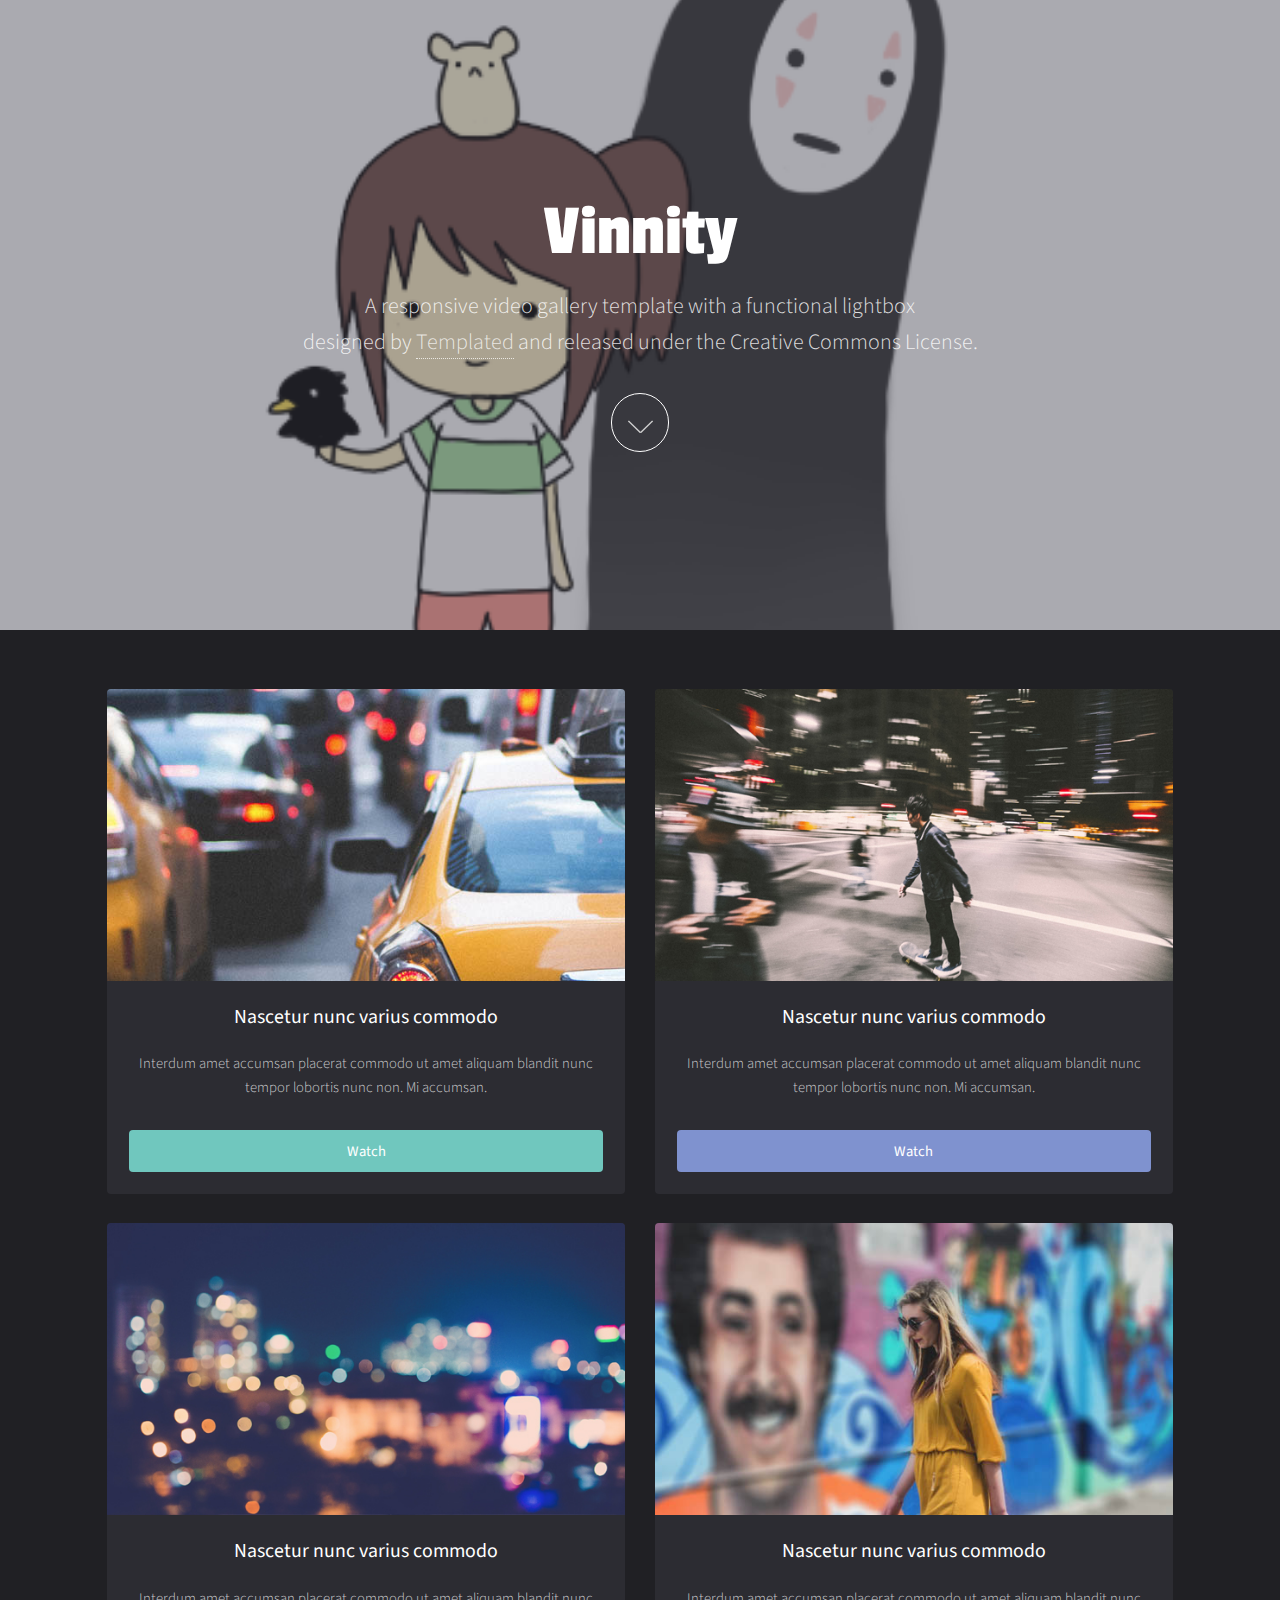
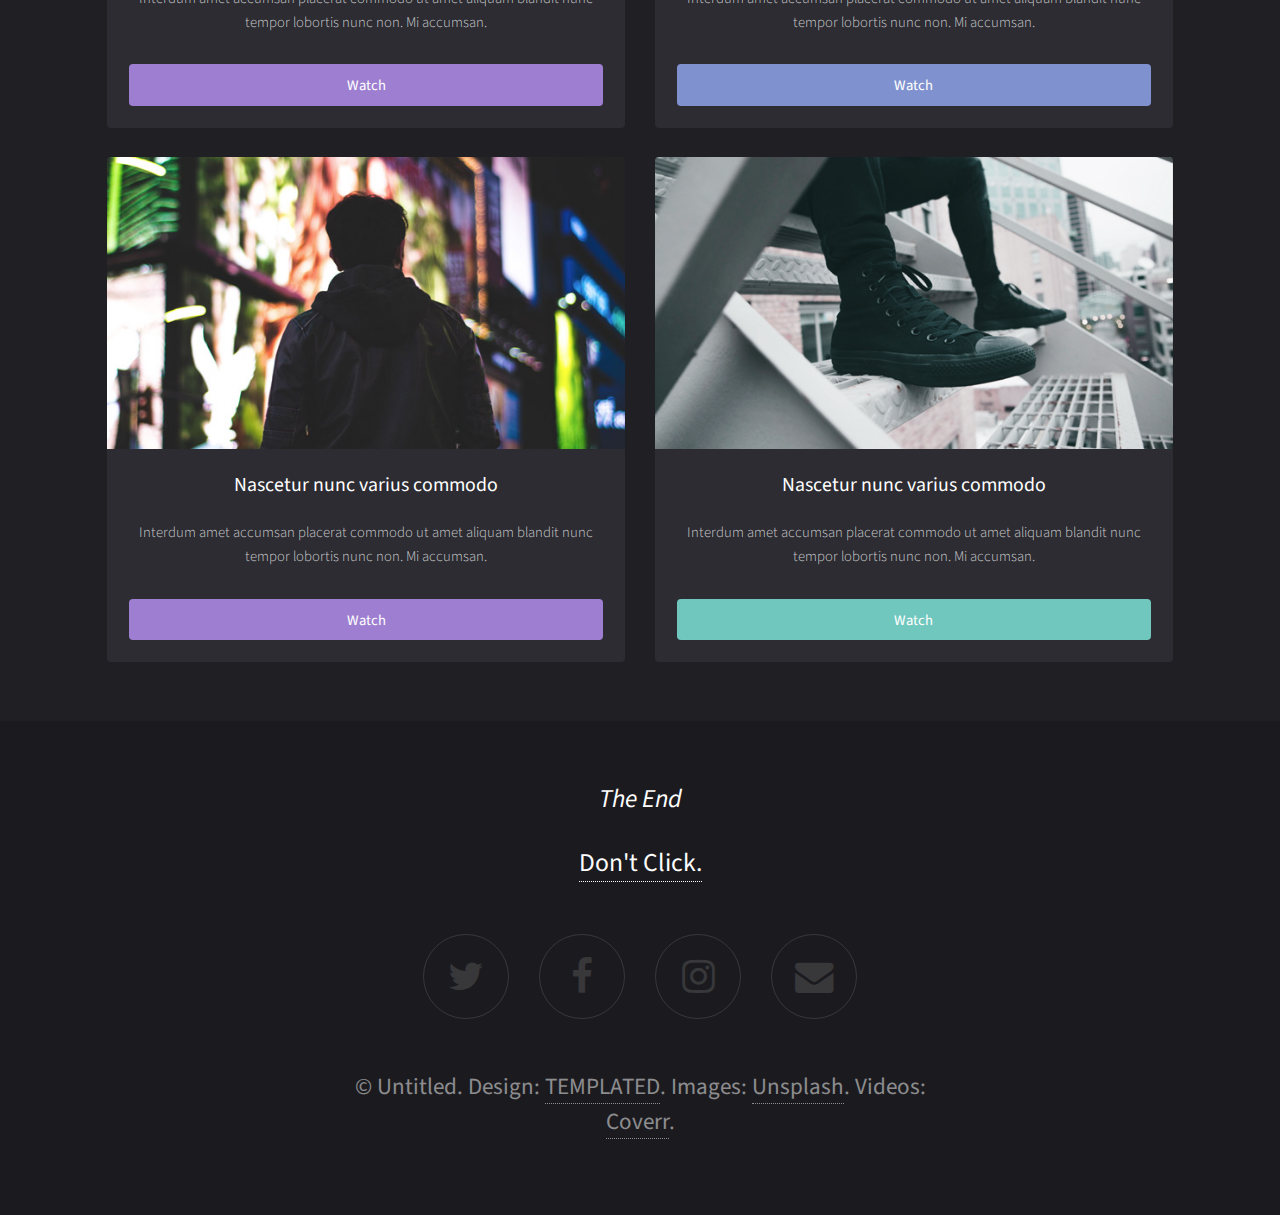
==== index.html @ b910d8da "a" ====
<!DOCTYPE HTML>
<!--
	Full Motion by TEMPLATED
	templated.co @templatedco
	Released for free under the Creative Commons Attribution 3.0 license (templated.co/license)
-->
<html>
	<head>
		<title>Vinnity</title>
		<meta charset="utf-8" />
		<meta name="viewport" content="width=device-width, initial-scale=1" />
		<link rel="stylesheet" href="assets/css/main.css" />
	</head>
	<body id="top">

			<!-- Banner -->
			<!--
				To use a video as your background, set data-video to the name of your video without
				its extension (eg. images/banner). Your video must be available in both .mp4 and .webm
				formats to work correctly.
			-->
				<section id="banner" src="images/banner.jpg">
					<div class="inner">
						<header>
							<h1>Vinnity</h1>
							<p>A responsive video gallery template with a functional lightbox<br />
							designed by <a href="https://www.youtube.com/watch?v=dQw4w9WgXcQ">Templated</a> and released under the Creative Commons License.</p>
						</header>
						<a href="#footer" class="more">Learn More</a>
					</div>
				</section>

			<!-- Main -->
				<div id="main">
					<div class="inner">

					<!-- Boxes -->
						<div class="thumbnails">

							<div class="box">
								<a href="https://youtu.be/s6zR2T9vn2c" class="image fit"><img src="images/pic01.jpg" alt="" /></a>
								<div class="inner">
									<h3>Nascetur nunc varius commodo</h3>
									<p>Interdum amet accumsan placerat commodo ut amet aliquam blandit nunc tempor lobortis nunc non. Mi accumsan.</p>
									<a href="https://youtu.be/s6zR2T9vn2c" class="button fit" data-poptrox="youtube,800x400">Watch</a>
								</div>
							</div>

							<div class="box">
								<a href="https://youtu.be/s6zR2T9vn2c" class="image fit"><img src="images/pic02.jpg" alt="" /></a>
								<div class="inner">
									<h3>Nascetur nunc varius commodo</h3>
									<p>Interdum amet accumsan placerat commodo ut amet aliquam blandit nunc tempor lobortis nunc non. Mi accumsan.</p>
									<a href="https://youtu.be/s6zR2T9vn2c" class="button style2 fit" data-poptrox="youtube,800x400">Watch</a>
								</div>
							</div>

							<div class="box">
								<a href="https://youtu.be/s6zR2T9vn2c" class="image fit"><img src="images/pic03.jpg" alt="" /></a>
								<div class="inner">
									<h3>Nascetur nunc varius commodo</h3>
									<p>Interdum amet accumsan placerat commodo ut amet aliquam blandit nunc tempor lobortis nunc non. Mi accumsan.</p>
									<a href="https://youtu.be/s6zR2T9vn2c" class="button style3 fit" data-poptrox="youtube,800x400">Watch</a>
								</div>
							</div>

							<div class="box">
								<a href="https://youtu.be/s6zR2T9vn2c" class="image fit"><img src="images/pic04.jpg" alt="" /></a>
								<div class="inner">
									<h3>Nascetur nunc varius commodo</h3>
									<p>Interdum amet accumsan placerat commodo ut amet aliquam blandit nunc tempor lobortis nunc non. Mi accumsan.</p>
									<a href="https://youtu.be/s6zR2T9vn2c" class="button style2 fit" data-poptrox="youtube,800x400">Watch</a>
								</div>
							</div>

							<div class="box">
								<a href="https://youtu.be/s6zR2T9vn2c" class="image fit"><img src="images/pic05.jpg" alt="" /></a>
								<div class="inner">
									<h3>Nascetur nunc varius commodo</h3>
									<p>Interdum amet accumsan placerat commodo ut amet aliquam blandit nunc tempor lobortis nunc non. Mi accumsan.</p>
									<a href="https://youtu.be/s6zR2T9vn2c" class="button style3 fit" data-poptrox="youtube,800x400">Watch</a>
								</div>
							</div>

							<div class="box">
								<a href="https://youtu.be/s6zR2T9vn2c" class="image fit"><img src="images/pic06.jpg" alt="" /></a>
								<div class="inner">
									<h3>Nascetur nunc varius commodo</h3>
									<p>Interdum amet accumsan placerat commodo ut amet aliquam blandit nunc tempor lobortis nunc non. Mi accumsan.</p>
									<a href="https://youtu.be/s6zR2T9vn2c" class="button fit" data-poptrox="youtube,800x400">Watch</a>
								</div>
							</div>

						</div>

					</div>
				</div>

			<!-- Footer -->
				<footer id="footer">
					<div class="inner">
						<h2><i>The End</i><h2>
						<p><a href="https://www.youtube.com/watch?v=dQw4w9WgXcQ">Don't Click.</a> </p>

						<ul class="icons">
							<li><a href="#" class="icon fa-twitter"><span class="label">Twitter</span></a></li>
							<li><a href="#" class="icon fa-facebook"><span class="label">Facebook</span></a></li>
							<li><a href="#" class="icon fa-instagram"><span class="label">Instagram</span></a></li>
							<li><a href="#" class="icon fa-envelope"><span class="label">Email</span></a></li>
						</ul>
						<p class="copyright">&copy; Untitled. Design: <a href="https://templated.co">TEMPLATED</a>. Images: <a href="https://unsplash.com/">Unsplash</a>. Videos: <a href="http://coverr.co/">Coverr</a>.</p>
					</div>
				</footer>

		<!-- Scripts -->
			<script src="assets/js/jquery.min.js"></script>
			<script src="assets/js/jquery.scrolly.min.js"></script>
			<script src="assets/js/jquery.poptrox.min.js"></script>
			<script src="assets/js/skel.min.js"></script>
			<script src="assets/js/util.js"></script>
			<script src="assets/js/main.js"></script>

	</body>
</html>
---- assets/css/main.css ----
@charset "UTF-8";
@import url(font-awesome.min.css);
@import url("https://fonts.googleapis.com/css?family=Source+Sans+Pro:300,400|Passion+One:400");

/*
	Full Motion by TEMPLATED
	templated.co @templatedco
	Released for free under the Creative Commons Attribution 3.0 license (templated.co/license)
*/

/* Reset */

	html, body, div, span, applet, object, iframe, h1, h2, h3, h4, h5, h6, p, blockquote, pre, a, abbr, acronym, address, big, cite, code, del, dfn, em, img, ins, kbd, q, s, samp, small, strike, strong, sub, sup, tt, var, b, u, i, center, dl, dt, dd, ol, ul, li, fieldset, form, label, legend, table, caption, tbody, tfoot, thead, tr, th, td, article, aside, canvas, details, embed, figure, figcaption, footer, header, hgroup, menu, nav, output, ruby, section, summary, time, mark, audio, video {
		margin: 0;
		padding: 0;
		border: 0;
		font-size: 100%;
		font: inherit;
		vertical-align: baseline;
	}

	article, aside, details, figcaption, figure, footer, header, hgroup, menu, nav, section {
		display: block;
	}

	body {
		line-height: 1;
	}

	ol, ul {
		list-style: none;
	}

	blockquote, q {
		quotes: none;
	}

	blockquote:before, blockquote:after, q:before, q:after {
		content: '';
		content: none;
	}

	table {
		border-collapse: collapse;
		border-spacing: 0;
	}

	body {
		-webkit-text-size-adjust: none;
	}

/* Box Model */

	*, *:before, *:after {
		-moz-box-sizing: border-box;
		-webkit-box-sizing: border-box;
		box-sizing: border-box;
	}

/* Basic */

	@-ms-viewport {
		width: device-width;
	}

	body {
		-ms-overflow-style: scrollbar;
	}

	@media screen and (max-width: 480px) {

		html, body {
			min-width: 320px;
		}

	}

	body {
		background: #202024;
	}

		body.is-loading *, body.is-loading *:before, body.is-loading *:after {
			-moz-animation: none !important;
			-webkit-animation: none !important;
			-ms-animation: none !important;
			animation: none !important;
			-moz-transition: none !important;
			-webkit-transition: none !important;
			-ms-transition: none !important;
			transition: none !important;
		}

/* Type */

	body, input, select, textarea {
		color: rgba(255, 255, 255, 0.75);
		font-family: "Source Sans Pro", sans-serif;
		font-size: 14pt;
		font-weight: 300;
		line-height: 1.65;
	}

		@media screen and (max-width: 1680px) {

			body, input, select, textarea {
				font-size: 11pt;
			}

		}

		@media screen and (max-width: 1280px) {

			body, input, select, textarea {
				font-size: 11pt;
			}

		}

		@media screen and (max-width: 980px) {

			body, input, select, textarea {
				font-size: 12pt;
			}

		}

		@media screen and (max-width: 736px) {

			body, input, select, textarea {
				font-size: 12pt;
			}

		}

		@media screen and (max-width: 480px) {

			body, input, select, textarea {
				font-size: 12pt;
			}

		}

	a {
		-moz-transition: background-color 0.2s ease-in-out, color 0.2s ease-in-out;
		-webkit-transition: background-color 0.2s ease-in-out, color 0.2s ease-in-out;
		-ms-transition: background-color 0.2s ease-in-out, color 0.2s ease-in-out;
		transition: background-color 0.2s ease-in-out, color 0.2s ease-in-out;
		color: rgba(255, 255, 255, 0.75);
		text-decoration: none;
		border-bottom: 1px dotted;
		outline: 0;
	}

		a:hover {
			color: #FFF;
			border: none;
		}

	strong, b {
		color: #fff;
		font-weight: 400;
	}

	em, i {
		font-style: italic;
	}

	p {
		margin: 0 0 2em 0;
	}

	h1, h2, h3, h4, h5, h6 {
		color: #fff;
		font-weight: 400;
		line-height: 1.5;
		margin: 0 0 1em 0;
	}

		h1 a, h2 a, h3 a, h4 a, h5 a, h6 a {
			color: inherit;
			text-decoration: none;
		}

	h2 {
		font-size: 1.75em;
	}

	h3 {
		font-size: 1.35em;
	}

	h4 {
		font-size: 1.1em;
	}

	h5 {
		font-size: 0.9em;
	}

	h6 {
		font-size: 0.7em;
	}

	sub {
		font-size: 0.8em;
		position: relative;
		top: 0.5em;
	}

	sup {
		font-size: 0.8em;
		position: relative;
		top: -0.5em;
	}

	blockquote {
		border-left: solid 4px rgba(144, 144, 144, 0.25);
		font-style: italic;
		margin: 0 0 2em 0;
		padding: 0.5em 0 0.5em 2em;
	}

	code {
		background: rgba(144, 144, 144, 0.075);
		border-radius: 4px;
		border: solid 1px rgba(144, 144, 144, 0.25);
		font-family: "Courier New", monospace;
		font-size: 0.9em;
		margin: 0 0.25em;
		padding: 0.25em 0.65em;
	}

	pre {
		-webkit-overflow-scrolling: touch;
		font-family: "Courier New", monospace;
		font-size: 0.9em;
		margin: 0 0 2em 0;
	}

		pre code {
			display: block;
			line-height: 1.75;
			padding: 1em 1.5em;
			overflow-x: auto;
		}

	hr {
		border: 0;
		border-bottom: solid 1px rgba(144, 144, 144, 0.25);
		margin: 2em 0;
	}

		hr.major {
			margin: 3em 0;
		}

	.align-left {
		text-align: left;
	}

	.align-center {
		text-align: center;
	}

	.align-right {
		text-align: right;
	}

/* Section/Article */

	section.special, article.special {
		text-align: center;
	}

	header p {
		color: rgba(255, 255, 255, 0.5);
		position: relative;
		margin: 0 0 1.5em 0;
	}

	header h2 + p {
		font-size: 1.25em;
		margin-top: -1em;
	}

	header h3 + p {
		font-size: 1.1em;
		margin-top: -0.8em;
	}

	header h4 + p,
	header h5 + p,
	header h6 + p {
		font-size: 0.9em;
		margin-top: -0.6em;
	}

/* Box */

	.thumbnails {
		display: -moz-flex;
		display: -webkit-flex;
		display: -ms-flex;
		display: flex;
		-moz-align-items: stretch;
		-webkit-align-items: stretch;
		-ms-align-items: stretch;
		align-items: stretch;
		-moz-justify-content: center;
		-webkit-justify-content: center;
		-ms-justify-content: center;
		justify-content: center;
		-moz-flex-wrap: wrap;
		-webkit-flex-wrap: wrap;
		-ms-flex-wrap: wrap;
		flex-wrap: wrap;
	}

		.thumbnails .box {
			margin: 0 1em 2em 1em;
			width: 30%;
		}

			@media screen and (max-width: 1280px) {

				.thumbnails .box {
					width: 45%;
				}

			}

			@media screen and (max-width: 736px) {

				.thumbnails .box {
					width: 100%;
				}

			}

/* Form */

	form {
		margin: 0 0 2em 0;
	}

	label {
		color: #fff;
		display: block;
		font-size: 0.9em;
		font-weight: 400;
		margin: 0 0 1em 0;
	}

	input[type="text"],
	input[type="password"],
	input[type="email"],
	input[type="tel"],
	select,
	textarea {
		-moz-appearance: none;
		-webkit-appearance: none;
		-ms-appearance: none;
		appearance: none;
		background: rgba(144, 144, 144, 0.075);
		border-radius: 4px;
		border: none;
		border: solid 1px rgba(144, 144, 144, 0.25);
		color: inherit;
		display: block;
		outline: 0;
		padding: 0 1em;
		text-decoration: none;
		width: 100%;
	}

		input[type="text"]:invalid,
		input[type="password"]:invalid,
		input[type="email"]:invalid,
		input[type="tel"]:invalid,
		select:invalid,
		textarea:invalid {
			box-shadow: none;
		}

		input[type="text"]:focus,
		input[type="password"]:focus,
		input[type="email"]:focus,
		input[type="tel"]:focus,
		select:focus,
		textarea:focus {
			border-color: #ff8686;
			box-shadow: 0 0 0 1px #ff8686;
		}

	.select-wrapper {
		text-decoration: none;
		display: block;
		position: relative;
	}

		.select-wrapper:before {
			content: "";
			-moz-osx-font-smoothing: grayscale;
			-webkit-font-smoothing: antialiased;
			font-family: FontAwesome;
			font-style: normal;
			font-weight: normal;
			text-transform: none !important;
		}

		.select-wrapper:before {
			color: rgba(144, 144, 144, 0.25);
			display: block;
			height: 2.75em;
			line-height: 2.75em;
			pointer-events: none;
			position: absolute;
			right: 0;
			text-align: center;
			top: 0;
			width: 2.75em;
		}

		.select-wrapper select::-ms-expand {
			display: none;
		}

	input[type="text"],
	input[type="password"],
	input[type="email"],
	select {
		height: 2.75em;
	}

	textarea {
		padding: 0.75em 1em;
	}

	input[type="checkbox"],
	input[type="radio"] {
		-moz-appearance: none;
		-webkit-appearance: none;
		-ms-appearance: none;
		appearance: none;
		display: block;
		float: left;
		margin-right: -2em;
		opacity: 0;
		width: 1em;
		z-index: -1;
	}

		input[type="checkbox"] + label,
		input[type="radio"] + label {
			text-decoration: none;
			color: rgba(255, 255, 255, 0.75);
			cursor: pointer;
			display: inline-block;
			font-size: 1em;
			font-weight: 300;
			padding-left: 2.4em;
			padding-right: 0.75em;
			position: relative;
		}

			input[type="checkbox"] + label:before,
			input[type="radio"] + label:before {
				-moz-osx-font-smoothing: grayscale;
				-webkit-font-smoothing: antialiased;
				font-family: FontAwesome;
				font-style: normal;
				font-weight: normal;
				text-transform: none !important;
			}

			input[type="checkbox"] + label:before,
			input[type="radio"] + label:before {
				background: rgba(144, 144, 144, 0.075);
				border-radius: 4px;
				border: solid 1px rgba(144, 144, 144, 0.25);
				content: '';
				display: inline-block;
				height: 1.65em;
				left: 0;
				line-height: 1.58125em;
				position: absolute;
				text-align: center;
				top: 0;
				width: 1.65em;
			}

		input[type="checkbox"]:checked + label:before,
		input[type="radio"]:checked + label:before {
			background: #ff8686;
			border-color: #ff8686;
			color: #ffffff;
			content: '\f00c';
		}

		input[type="checkbox"]:focus + label:before,
		input[type="radio"]:focus + label:before {
			border-color: #ff8686;
			box-shadow: 0 0 0 1px #ff8686;
		}

	input[type="checkbox"] + label:before {
		border-radius: 4px;
	}

	input[type="radio"] + label:before {
		border-radius: 100%;
	}

	::-webkit-input-placeholder {
		color: rgba(255, 255, 255, 0.5) !important;
		opacity: 1.0;
	}

	:-moz-placeholder {
		color: rgba(255, 255, 255, 0.5) !important;
		opacity: 1.0;
	}

	::-moz-placeholder {
		color: rgba(255, 255, 255, 0.5) !important;
		opacity: 1.0;
	}

	:-ms-input-placeholder {
		color: rgba(255, 255, 255, 0.5) !important;
		opacity: 1.0;
	}

	.formerize-placeholder {
		color: rgba(255, 255, 255, 0.5) !important;
		opacity: 1.0;
	}

/* Box */

	.box {
		border-radius: 4px;
		margin-bottom: 2em;
		background: #2c2c32;
		text-align: center;
	}

		.box > :last-child,
		.box > :last-child > :last-child,
		.box > :last-child > :last-child > :last-child {
			margin-bottom: 0;
		}

		.box .image.fit {
			margin: 0;
		}

		.box .image img {
			border-radius: 4px 4px 0 0;
		}

		.box .inner {
			padding: 1.5em;
			width: 100% !important;
		}

			@media screen and (max-width: 480px) {

				.box .inner {
					padding: 1em;
				}

			}

		.box.alt {
			border: 0;
			border-radius: 0;
			padding: 0;
		}

/* Icon */

	.icon {
		text-decoration: none;
		border-bottom: none;
		position: relative;
	}

		.icon:before {
			-moz-osx-font-smoothing: grayscale;
			-webkit-font-smoothing: antialiased;
			font-family: FontAwesome;
			font-style: normal;
			font-weight: normal;
			text-transform: none !important;
		}

		.icon > .label {
			display: none;
		}

/* Image */

	.image {
		border-radius: 4px;
		border: 0;
		display: inline-block;
		position: relative;
	}

		.image img {
			border-radius: 4px;
			display: block;
		}

		.image.left, .image.right {
			max-width: 40%;
		}

			.image.left img, .image.right img {
				width: 100%;
			}

		.image.left {
			float: left;
			padding: 0 1.5em 1em 0;
			top: 0.25em;
		}

		.image.right {
			float: right;
			padding: 0 0 1em 1.5em;
			top: 0.25em;
		}

		.image.fit {
			display: block;
			margin: 0 0 2em 0;
			width: 100%;
		}

			.image.fit img {
				width: 100%;
			}

		.image.main {
			display: block;
			margin: 0 0 3em 0;
			width: 100%;
		}

			.image.main img {
				width: 100%;
			}

/* List */

	ol {
		list-style: decimal;
		margin: 0 0 2em 0;
		padding-left: 1.25em;
	}

		ol li {
			padding-left: 0.25em;
		}

	ul {
		list-style: disc;
		margin: 0 0 2em 0;
		padding-left: 1em;
	}

		ul li {
			padding-left: 0.5em;
		}

		ul.alt {
			list-style: none;
			padding-left: 0;
		}

			ul.alt li {
				border-top: solid 1px rgba(144, 144, 144, 0.25);
				padding: 0.5em 0;
			}

				ul.alt li:first-child {
					border-top: 0;
					padding-top: 0;
				}

		ul.icons {
			cursor: default;
			list-style: none;
			padding-left: 0;
		}

			ul.icons li {
				display: inline-block;
				text-align: center;
				padding-left: 0;
				padding-right: 1em;
			}

				ul.icons li a {
					display: block;
					border-radius: 100%;
					margin: 0;
					padding: 0.5em;
					border: solid 1px rgba(144, 144, 144, 0.25);
					color: rgba(144, 144, 144, 0.25);
				}

					ul.icons li a:before {
						font-size: 1.5em;
						display: block;
						width: 1.5em;
						height: 1.5em;
						line-height: 1.5em;
					}

					ul.icons li a:hover {
						background-color: #202024;
						color: #FFF;
					}

				ul.icons li:last-child {
					padding-right: 0;
				}

		ul.actions {
			cursor: default;
			list-style: none;
			padding-left: 0;
		}

			ul.actions li {
				display: inline-block;
				padding: 0 1em 0 0;
				vertical-align: middle;
			}

				ul.actions li:last-child {
					padding-right: 0;
				}

			ul.actions.small li {
				padding: 0 0.5em 0 0;
			}

			ul.actions.vertical li {
				display: block;
				padding: 1em 0 0 0;
			}

				ul.actions.vertical li:first-child {
					padding-top: 0;
				}

				ul.actions.vertical li > * {
					margin-bottom: 0;
				}

			ul.actions.vertical.small li {
				padding: 0.5em 0 0 0;
			}

				ul.actions.vertical.small li:first-child {
					padding-top: 0;
				}

			ul.actions.fit {
				display: table;
				margin-left: -1em;
				padding: 0;
				table-layout: fixed;
				width: calc(100% + 1em);
			}

				ul.actions.fit li {
					display: table-cell;
					padding: 0 0 0 1em;
				}

					ul.actions.fit li > * {
						margin-bottom: 0;
					}

				ul.actions.fit.small {
					margin-left: -0.5em;
					width: calc(100% + 0.5em);
				}

					ul.actions.fit.small li {
						padding: 0 0 0 0.5em;
					}

			@media screen and (max-width: 480px) {

				ul.actions {
					margin: 0 0 2em 0;
				}

					ul.actions li {
						padding: 1em 0 0 0;
						display: block;
						text-align: center;
						width: 100%;
					}

						ul.actions li:first-child {
							padding-top: 0;
						}

						ul.actions li > * {
							width: 100%;
							margin: 0 !important;
						}

							ul.actions li > *.icon:before {
								margin-left: -2em;
							}

					ul.actions.small li {
						padding: 0.5em 0 0 0;
					}

						ul.actions.small li:first-child {
							padding-top: 0;
						}

			}

	dl {
		margin: 0 0 2em 0;
	}

		dl dt {
			display: block;
			font-weight: 400;
			margin: 0 0 1em 0;
		}

		dl dd {
			margin-left: 2em;
		}

/* Table */

	.table-wrapper {
		-webkit-overflow-scrolling: touch;
		overflow-x: auto;
	}

	table {
		margin: 0 0 2em 0;
		width: 100%;
	}

		table tbody tr {
			border: solid 1px rgba(144, 144, 144, 0.25);
			border-left: 0;
			border-right: 0;
		}

			table tbody tr:nth-child(2n + 1) {
				background-color: rgba(144, 144, 144, 0.075);
			}

		table td {
			padding: 0.75em 0.75em;
		}

		table th {
			color: #fff;
			font-size: 0.9em;
			font-weight: 400;
			padding: 0 0.75em 0.75em 0.75em;
			text-align: left;
		}

		table thead {
			border-bottom: solid 2px rgba(144, 144, 144, 0.25);
		}

		table tfoot {
			border-top: solid 2px rgba(144, 144, 144, 0.25);
		}

		table.alt {
			border-collapse: separate;
		}

			table.alt tbody tr td {
				border: solid 1px rgba(144, 144, 144, 0.25);
				border-left-width: 0;
				border-top-width: 0;
			}

				table.alt tbody tr td:first-child {
					border-left-width: 1px;
				}

			table.alt tbody tr:first-child td {
				border-top-width: 1px;
			}

			table.alt thead {
				border-bottom: 0;
			}

			table.alt tfoot {
				border-top: 0;
			}

/* Button */

	input[type="submit"],
	input[type="reset"],
	input[type="button"],
	button,
	.button {
		-moz-appearance: none;
		-webkit-appearance: none;
		-ms-appearance: none;
		appearance: none;
		-moz-transition: background-color 0.2s ease-in-out, color 0.2s ease-in-out;
		-webkit-transition: background-color 0.2s ease-in-out, color 0.2s ease-in-out;
		-ms-transition: background-color 0.2s ease-in-out, color 0.2s ease-in-out;
		transition: background-color 0.2s ease-in-out, color 0.2s ease-in-out;
		background-color: #70c7be;
		border-radius: 4px;
		border: 0;
		color: #ffffff !important;
		cursor: pointer;
		display: inline-block;
		font-weight: 400;
		height: 2.85em;
		line-height: 2.95em;
		padding: 0 1.5em;
		text-align: center;
		text-decoration: none;
		white-space: nowrap;
	}

		input[type="submit"]:hover,
		input[type="reset"]:hover,
		input[type="button"]:hover,
		button:hover,
		.button:hover {
			background-color: #82cec6;
		}

		input[type="submit"]:active,
		input[type="reset"]:active,
		input[type="button"]:active,
		button:active,
		.button:active {
			background-color: #5ec0b6;
		}

		input[type="submit"].icon,
		input[type="reset"].icon,
		input[type="button"].icon,
		button.icon,
		.button.icon {
			padding-left: 1.35em;
		}

			input[type="submit"].icon:before,
			input[type="reset"].icon:before,
			input[type="button"].icon:before,
			button.icon:before,
			.button.icon:before {
				margin-right: 0.5em;
			}

		input[type="submit"].fit,
		input[type="reset"].fit,
		input[type="button"].fit,
		button.fit,
		.button.fit {
			display: block;
			margin: 0 0 1em 0;
			width: 100%;
		}

		input[type="submit"].small,
		input[type="reset"].small,
		input[type="button"].small,
		button.small,
		.button.small {
			font-size: 0.8em;
		}

		input[type="submit"].big,
		input[type="reset"].big,
		input[type="button"].big,
		button.big,
		.button.big {
			font-size: 1.35em;
		}

		input[type="submit"].disabled, input[type="submit"]:disabled,
		input[type="reset"].disabled,
		input[type="reset"]:disabled,
		input[type="button"].disabled,
		input[type="button"]:disabled,
		button.disabled,
		button:disabled,
		.button.disabled,
		.button:disabled {
			background-color: rgba(255, 255, 255, 0.75) !important;
			box-shadow: inset 0 -0.15em 0 0 rgba(0, 0, 0, 0.15);
			color: #202024 !important;
			cursor: default;
			opacity: 0.25;
		}

		input[type="submit"].style2,
		input[type="reset"].style2,
		input[type="button"].style2,
		button.style2,
		.button.style2 {
			background-color: #7f92cf;
		}

			input[type="submit"].style2:hover,
			input[type="reset"].style2:hover,
			input[type="button"].style2:hover,
			button.style2:hover,
			.button.style2:hover {
				background-color: #92a2d6;
			}

			input[type="submit"].style2:active,
			input[type="reset"].style2:active,
			input[type="button"].style2:active,
			button.style2:active,
			.button.style2:active {
				background-color: #6c82c8;
			}

		input[type="submit"].style3,
		input[type="reset"].style3,
		input[type="button"].style3,
		button.style3,
		.button.style3 {
			background-color: #9d7ed0;
		}

			input[type="submit"].style3:hover,
			input[type="reset"].style3:hover,
			input[type="button"].style3:hover,
			button.style3:hover,
			.button.style3:hover {
				background-color: #ab91d7;
			}

			input[type="submit"].style3:active,
			input[type="reset"].style3:active,
			input[type="button"].style3:active,
			button.style3:active,
			.button.style3:active {
				background-color: #8f6bc9;
			}

		@media screen and (max-width: 480px) {

			input[type="submit"],
			input[type="reset"],
			input[type="button"],
			button,
			.button {
				padding: 0;
			}

		}

/* Poptrox */

	.poptrox-popup {
		-moz-box-sizing: content-box;
		-webkit-box-sizing: content-box;
		-ms-box-sizing: content-box;
		box-sizing: content-box;
		background: #000;
		box-shadow: 0 0.5em 3em 0 rgba(0, 0, 0, 0.25);
		border-radius: 4px;
		padding: 2em;
		overflow: hidden;
	}

		.poptrox-popup .closer {
			-moz-transition: opacity 0.2s ease-in-out;
			-webkit-transition: opacity 0.2s ease-in-out;
			-ms-transition: opacity 0.2s ease-in-out;
			transition: opacity 0.2s ease-in-out;
			text-decoration: none;
			position: absolute;
			top: .5em;
			right: .5em;
			z-index: 11000;
			-webkit-tap-highlight-color: rgba(255, 255, 255, 0);
			white-space: nowrap;
			text-indent: 2em;
			overflow: hidden;
			width: 2em;
			height: 2em;
			display: block;
		}

			.poptrox-popup .closer:before {
				content: "\f00d";
				-moz-osx-font-smoothing: grayscale;
				-webkit-font-smoothing: antialiased;
				font-family: FontAwesome;
				font-style: normal;
				font-weight: normal;
				text-transform: none !important;
				display: block;
				position: relative;
				text-indent: 0;
				border-radius: 100%;
				box-shadow: inset 0 0 0 1px rgba(255, 255, 255, 0.25);
				color: #ffffff !important;
				width: 2em;
				height: 2em;
				line-height: 2em;
			}

		.poptrox-popup:hover .closer {
			opacity: 0.5;
		}

		.poptrox-popup:hover .closer:hover {
			opacity: 1.0;
		}

		@media screen and (max-width: 736px) {

			.poptrox-popup {
				padding: 0;
			}

				.poptrox-popup .closer {
					display: none !important;
				}

		}

/* Banner */

	#banner {
		-moz-align-items: center;
		-webkit-align-items: center;
		-ms-align-items: center;
		align-items: center;
		display: -moz-flex;
		display: -webkit-flex;
		display: -ms-flex;
		display: flex;
		-moz-justify-content: center;
		-webkit-justify-content: center;
		-ms-justify-content: center;
		justify-content: center;
		padding: 8em 4em 6em 4em;
		min-height: 70vh;
		background-image: url("../../images/banner.jpg");
		background-position: center;
		background-size: cover;
		background-repeat: no-repeat;
		border-top: 0;
		position: relative;
		text-align: center;
		overflow: hidden;
	}

		#banner .inner {
			text-align: center;
			position: relative;
			z-index: 2;
		}

		#banner h1 {
			color: #fff;
			font-size: 5em;
			font-weight: 400;
			font-family: 'Passion One', cursive;
			margin: 0;
		}

			@media screen and (max-width: 980px) {

				#banner h1 {
					font-size: 5em;
				}

			}

			@media screen and (max-width: 736px) {

				#banner h1 {
					font-size: 3em;
				}

			}

		#banner p {
			color: rgba(255, 255, 255, 0.85);
			font-size: 1.5em;
			font-weight: 300;
		}

			@media screen and (max-width: 980px) {

				#banner p {
					font-size: 1.5em;
				}

			}

			@media screen and (max-width: 480px) {

				#banner p {
					font-size: 1.25em;
				}

			}

		#banner a {
			color: rgba(255, 255, 255, 0.75);
			text-decoration: none;
			border-bottom: 1px dotted;
		}

			#banner a:hover {
				color: #FFF;
				border: none;
			}

		#banner .more {
			background-image: url("images/arrow.svg");
			background-position: center 1.35em;
			background-repeat: no-repeat;
			background-size: auto;
			border: 1px solid #fff;
			border-radius: 100%;
			color: rgba(255, 255, 255, 0.75);
			display: block;
			height: 4em;
			text-indent: 4em;
			overflow: hidden;
			white-space: nowrap;
			width: 4em;
			z-index: 2;
			margin: 0 auto 2em auto;
		}

			#banner .more:hover {
				background-color: rgba(255, 255, 255, 0.05);
				border: 1px solid #fff;
				color: #FFF;
			}

		#banner video {
			-moz-transform: translateX(50%) translateY(50%);
			-webkit-transform: translateX(50%) translateY(50%);
			-ms-transform: translateX(50%) translateY(50%);
			transform: translateX(50%) translateY(50%);
			position: absolute;
			bottom: 50%;
			right: 50%;
			width: auto;
			height: auto;
			min-width: 100%;
			min-height: 100%;
			overflow: hidden;
		}

		#banner:before {
			-moz-transition: opacity 3s ease;
			-webkit-transition: opacity 3s ease;
			-ms-transition: opacity 3s ease;
			transition: opacity 3s ease;
			-moz-transition-delay: 1s;
			-webkit-transition-delay: 1s;
			-ms-transition-delay: 1s;
			transition-delay: 1s;
			content: '';
			background-color: #42424f;
			display: block;
			height: 100%;
			left: 0;
			opacity: 0.45;
			position: absolute;
			top: 0;
			width: 100%;
			z-index: 1;
		}

		@media screen and (max-width: 1280px) {

			#banner video {
				display: none;
			}

		}

		@media screen and (max-width: 980px) {

			#banner br {
				display: none;
			}

		}

		@media screen and (max-width: 736px) {

			#banner {
				min-height: 0;
				padding: 6em 2em 4em 2em;
			}

				#banner br {
					display: none;
				}

		}

		body.is-loading #banner:before {
			opacity: 1;
		}

/* Main */

	#main {
		padding: 4em 0 2em 0;
	}

		@media screen and (max-width: 736px) {

			#main {
				padding: 3em 0 1em 0;
			}

		}

		#main .inner {
			width: 90%;
			max-width: 80em;
			margin: 0 auto;
		}

			@media screen and (max-width: 480px) {

				#main .inner {
					width: 95%;
				}

			}

/* Footer */

	#footer {
		padding: 4em 0 2em 0;
		background-color: #1b1b1f;
		text-align: center;
	}

		#footer .inner {
			width: 50%;
			margin: 0 auto;
		}

			@media screen and (max-width: 980px) {

				#footer .inner {
					width: 75%;
				}

			}

			@media screen and (max-width: 480px) {

				#footer .inner {
					width: 90%;
				}

			}

		#footer .copyright {
			color: rgba(255, 255, 255, 0.5);
			font-size: 0.9em;
			margin: 0 0 2em 0;
			padding: 0;
			text-align: center;
		}

		@media screen and (max-width: 736px) {

			#footer {
				padding: 3em 0 1em 0;
			}

		}
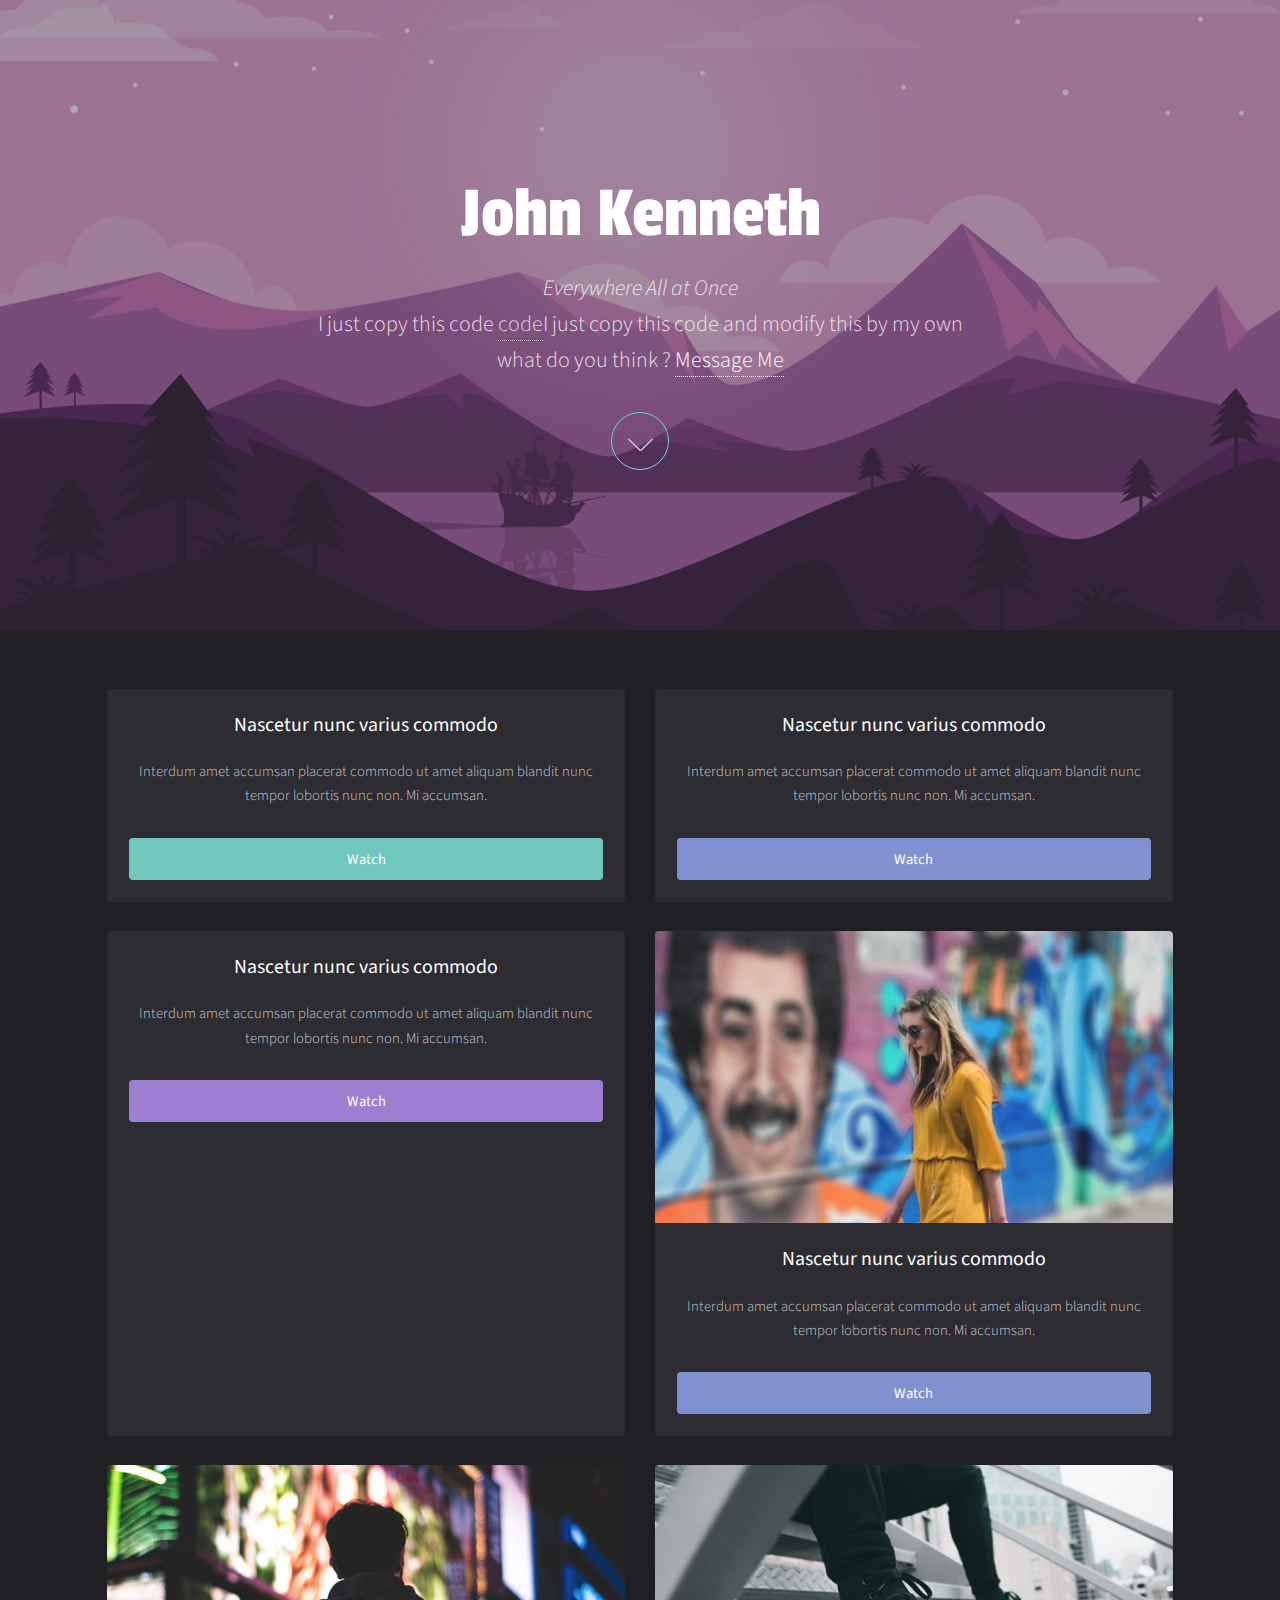
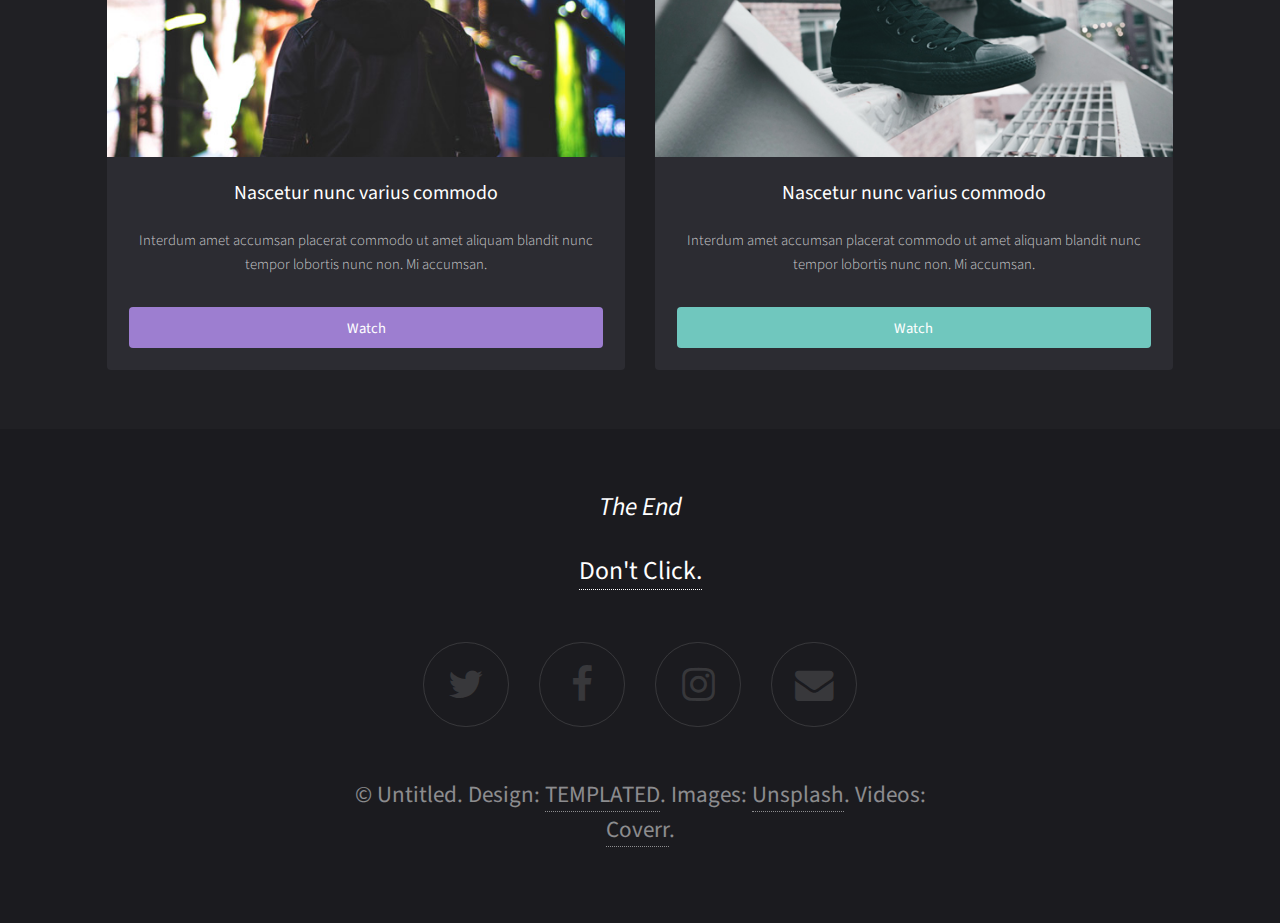
==== commit a805026f: "z" ====
--- a/index.html
+++ b/index.html
@@ -22,9 +22,10 @@
 				<section id="banner" src="images/banner.jpg">
 					<div class="inner">
 						<header>
-							<h1>Vinnity</h1>
-							<p>A responsive video gallery template with a functional lightbox<br />
-							designed by <a href="https://www.youtube.com/watch?v=dQw4w9WgXcQ">Templated</a> and released under the Creative Commons License.</p>
+							<h1>John Kenneth</h1>
+							<p><i>Everywhere All at Once</i><br />
+							I just copy this code <a href="https://www.youtube.com/watch?v=dQw4w9WgXcQ">code</a>I just copy this code and modify this by my own<br/>
+							what do you think ? <a href="#footer" style="color:rgb(255, 255, 255);text-decoration:none">Message Me</a><p>
 						</header>
 						<a href="#footer" class="more">Learn More</a>
 					</div>
@@ -38,29 +39,29 @@
 						<div class="thumbnails">
 
 							<div class="box">
-								<a href="https://youtu.be/s6zR2T9vn2c" class="image fit"><img src="images/pic01.jpg" alt="" /></a>
+								<a href="https://youtu.be/KVoFU9B7iSM" class="image fit"><img src="http://img.youtube.com/vi/KVoFU9B7iSM/mqdefault.jpg" alt="" /></a>
 								<div class="inner">
 									<h3>Nascetur nunc varius commodo</h3>
 									<p>Interdum amet accumsan placerat commodo ut amet aliquam blandit nunc tempor lobortis nunc non. Mi accumsan.</p>
-									<a href="https://youtu.be/s6zR2T9vn2c" class="button fit" data-poptrox="youtube,800x400">Watch</a>
+									<a href="https://youtu.be/KVoFU9B7iSM" class="button fit" data-poptrox="youtube,800x400">Watch</a>
 								</div>
 							</div>
 
 							<div class="box">
-								<a href="https://youtu.be/s6zR2T9vn2c" class="image fit"><img src="images/pic02.jpg" alt="" /></a>
+								<a href="https://youtu.be/pBtJjP-8UJ4" class="image fit"><img src="http://img.youtube.com/vi/pBtJjP-8UJ4/mqdefault.jpg" alt="" /></a>
 								<div class="inner">
 									<h3>Nascetur nunc varius commodo</h3>
 									<p>Interdum amet accumsan placerat commodo ut amet aliquam blandit nunc tempor lobortis nunc non. Mi accumsan.</p>
-									<a href="https://youtu.be/s6zR2T9vn2c" class="button style2 fit" data-poptrox="youtube,800x400">Watch</a>
+									<a href="https://youtu.be/pBtJjP-8UJ4" class="button style2 fit" data-poptrox="youtube,800x400">Watch</a>
 								</div>
 							</div>
 
 							<div class="box">
-								<a href="https://youtu.be/s6zR2T9vn2c" class="image fit"><img src="images/pic03.jpg" alt="" /></a>
+								<a href="https://youtu.be/Qmtq9CFOasU" class="image fit"><img src="http://img.youtube.com/vi/Qmtq9CFOasU/mqdefault.jpg" alt="" /></a>
 								<div class="inner">
 									<h3>Nascetur nunc varius commodo</h3>
 									<p>Interdum amet accumsan placerat commodo ut amet aliquam blandit nunc tempor lobortis nunc non. Mi accumsan.</p>
-									<a href="https://youtu.be/s6zR2T9vn2c" class="button style3 fit" data-poptrox="youtube,800x400">Watch</a>
+									<a href="https://youtu.be/Qmtq9CFOasU" class="button style3 fit" data-poptrox="youtube,800x400">Watch</a>
 								</div>
 							</div>
 
--- a/assets/css/main.css
+++ b/assets/css/main.css
@@ -1245,9 +1245,9 @@
 			background-position: center 1.35em;
 			background-repeat: no-repeat;
 			background-size: auto;
-			border: 1px solid #fff;
+			border: 1px solid rgb(103, 210, 236);
 			border-radius: 100%;
-			color: rgba(255, 255, 255, 0.75);
+			color: rgba(41, 168, 136, 0.75);
 			display: block;
 			height: 4em;
 			text-indent: 4em;
@@ -1260,8 +1260,8 @@
 
 			#banner .more:hover {
 				background-color: rgba(255, 255, 255, 0.05);
-				border: 1px solid #fff;
-				color: #FFF;
+				border: 1px solid rgb(204, 249, 255);
+				color: rgb(98, 145, 184);
 			}
 
 		#banner video {
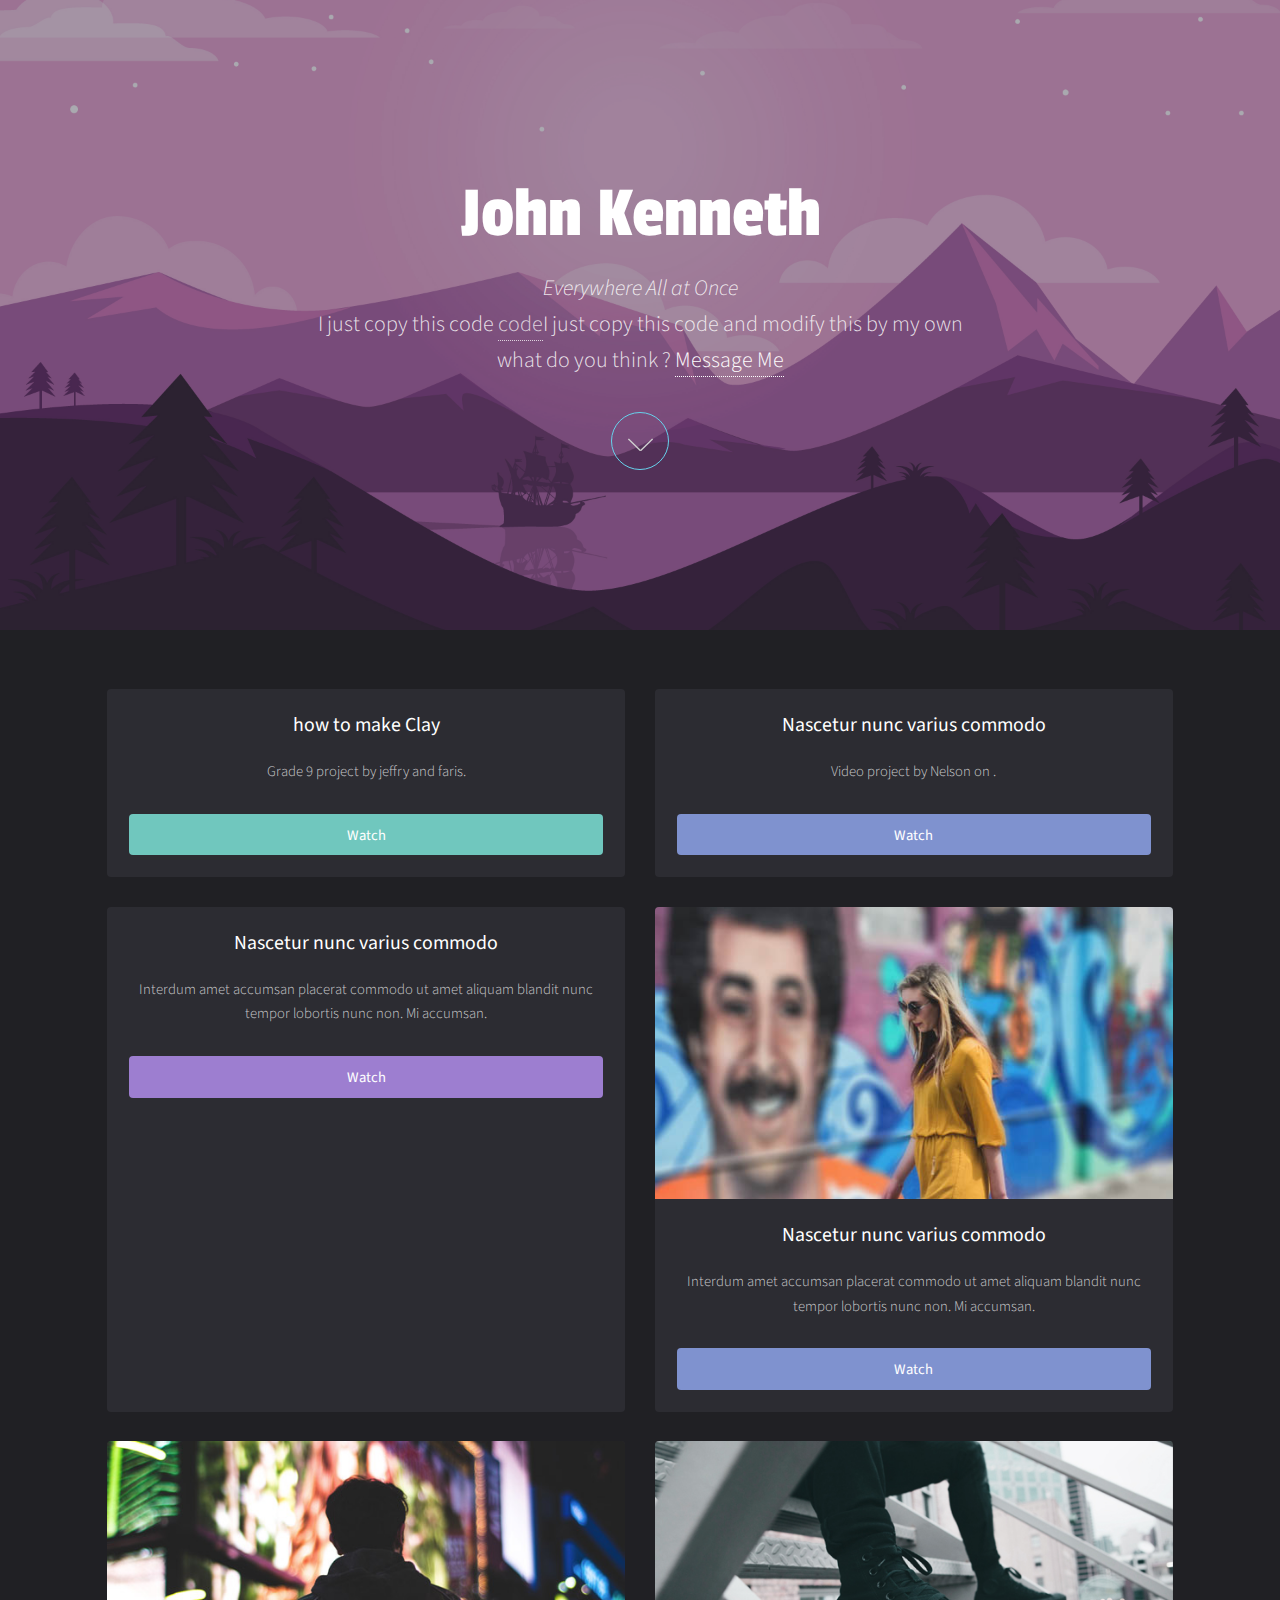
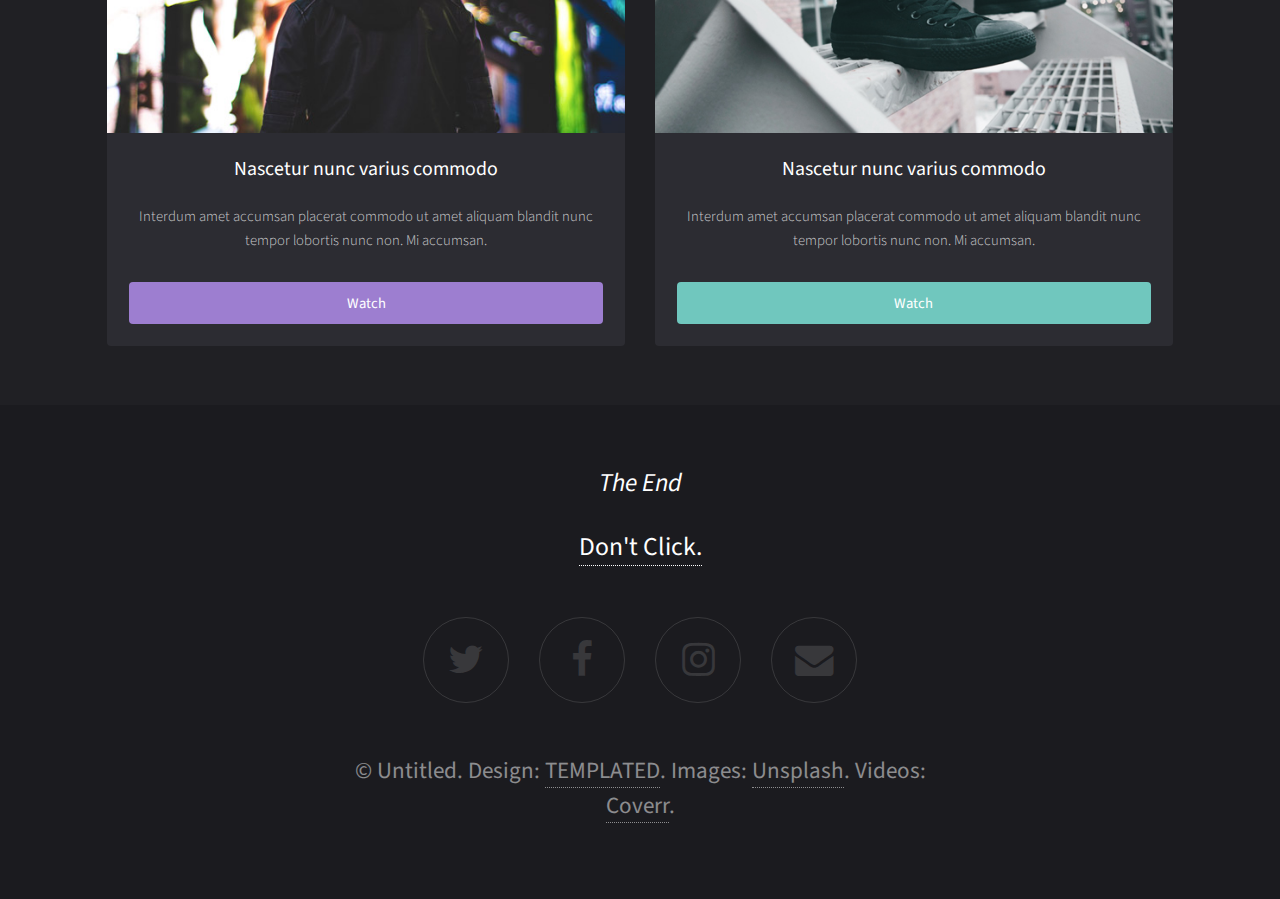
==== commit 0e053d65: "a" ====
--- a/index.html
+++ b/index.html
@@ -41,8 +41,8 @@
 							<div class="box">
 								<a href="https://youtu.be/KVoFU9B7iSM" class="image fit"><img src="http://img.youtube.com/vi/KVoFU9B7iSM/mqdefault.jpg" alt="" /></a>
 								<div class="inner">
-									<h3>Nascetur nunc varius commodo</h3>
-									<p>Interdum amet accumsan placerat commodo ut amet aliquam blandit nunc tempor lobortis nunc non. Mi accumsan.</p>
+									<h3>how to make Clay</h3>
+									<p>Grade 9 project by jeffry and faris.</p>
 									<a href="https://youtu.be/KVoFU9B7iSM" class="button fit" data-poptrox="youtube,800x400">Watch</a>
 								</div>
 							</div>
@@ -51,7 +51,7 @@
 								<a href="https://youtu.be/pBtJjP-8UJ4" class="image fit"><img src="http://img.youtube.com/vi/pBtJjP-8UJ4/mqdefault.jpg" alt="" /></a>
 								<div class="inner">
 									<h3>Nascetur nunc varius commodo</h3>
-									<p>Interdum amet accumsan placerat commodo ut amet aliquam blandit nunc tempor lobortis nunc non. Mi accumsan.</p>
+									<p>Video project by Nelson on .</p>
 									<a href="https://youtu.be/pBtJjP-8UJ4" class="button style2 fit" data-poptrox="youtube,800x400">Watch</a>
 								</div>
 							</div>
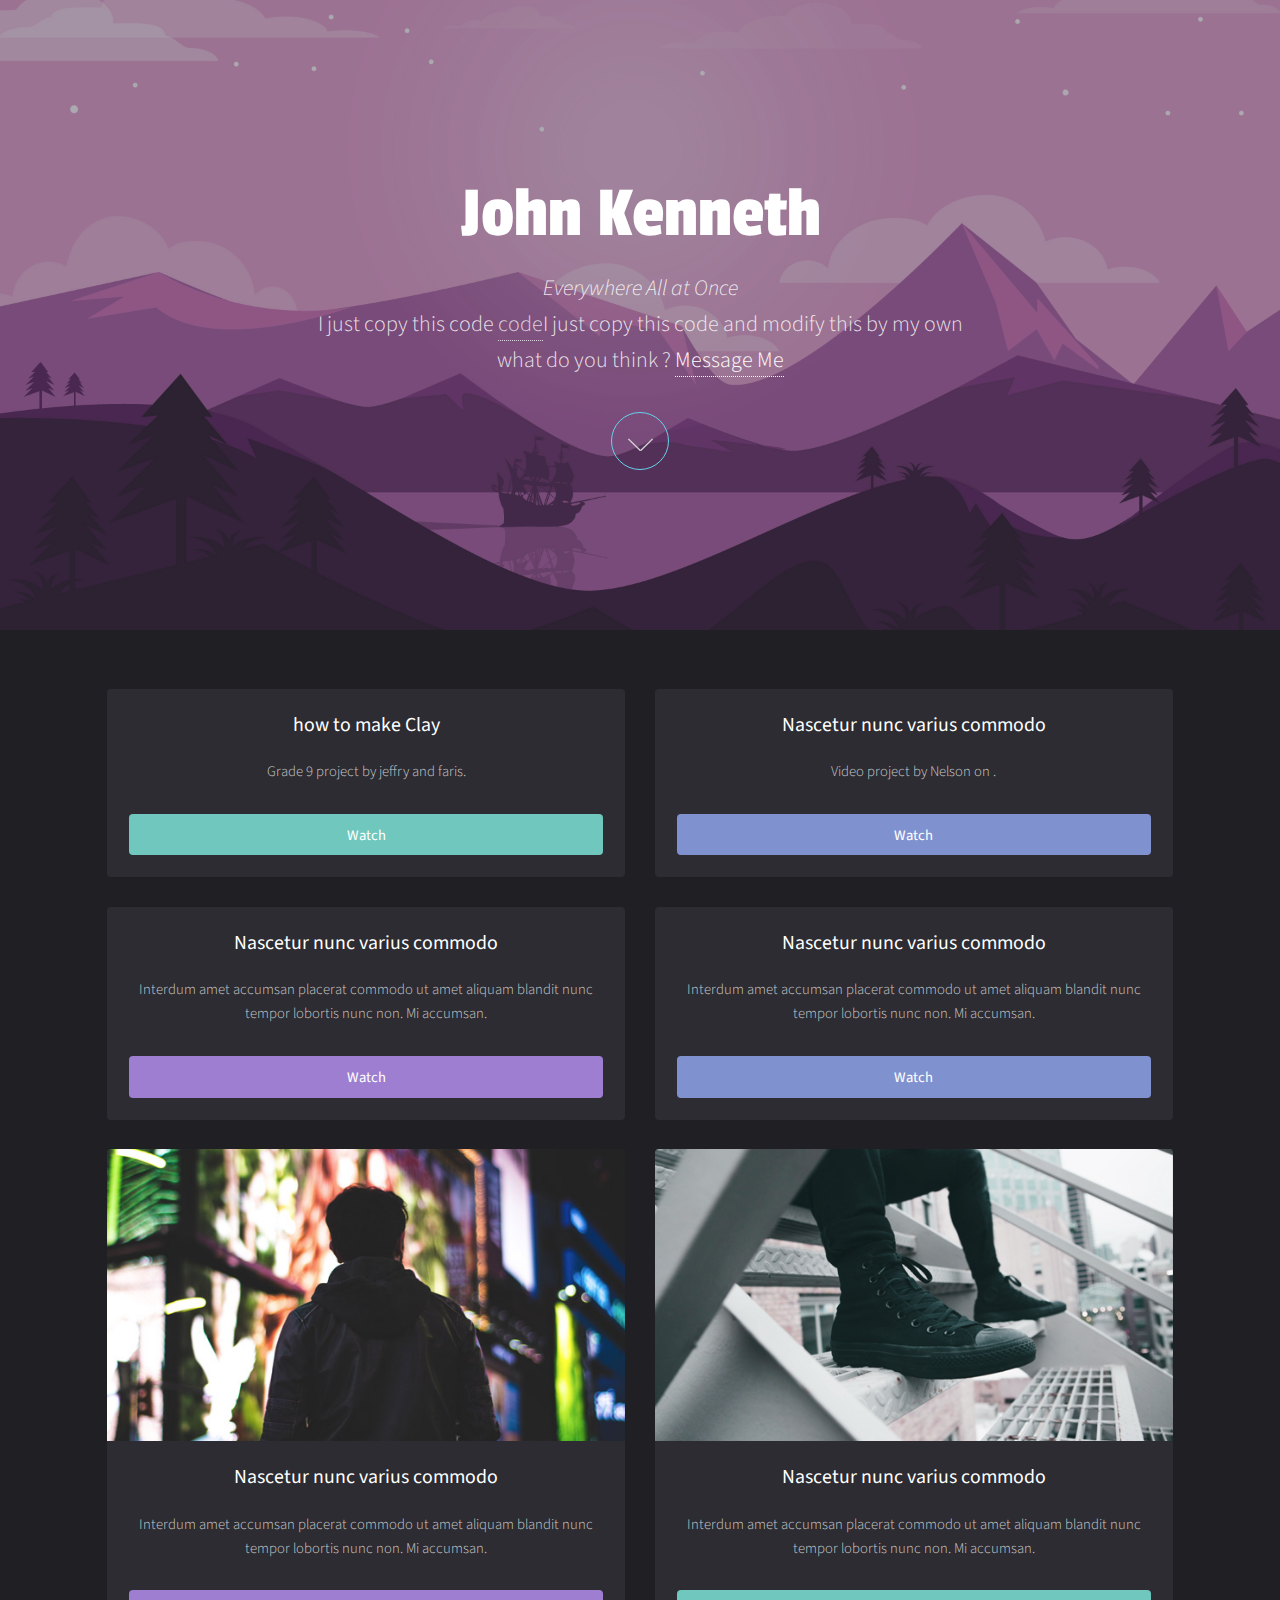
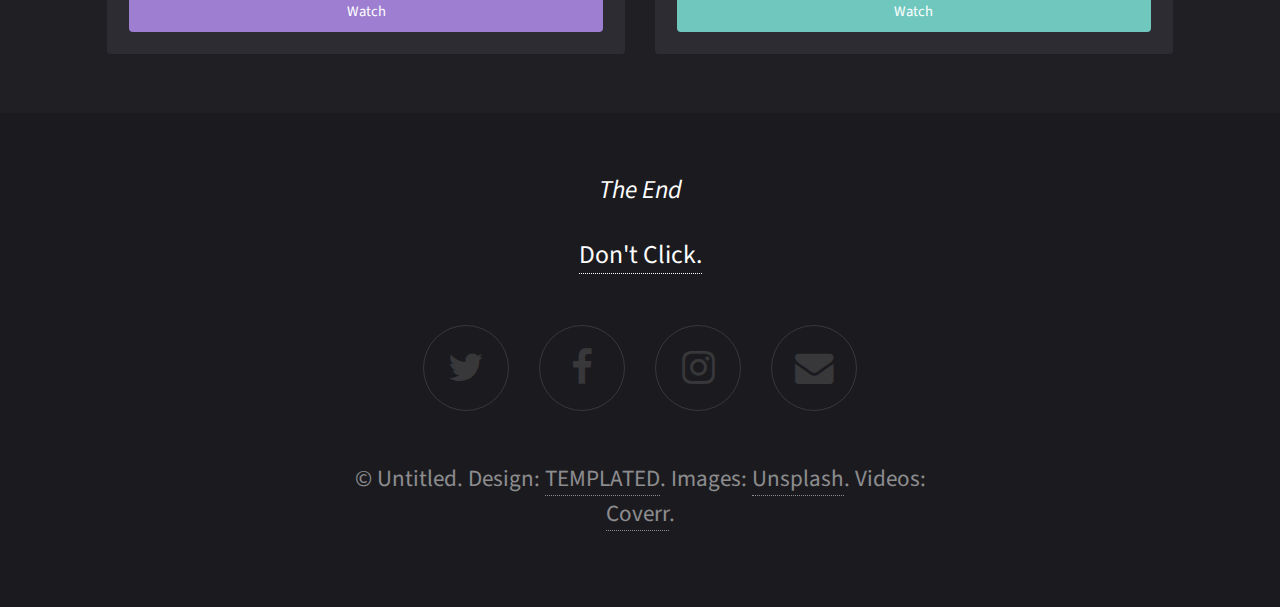
==== commit a248dc5e: "a" ====
--- a/index.html
+++ b/index.html
@@ -66,11 +66,11 @@
 							</div>
 
 							<div class="box">
-								<a href="https://youtu.be/s6zR2T9vn2c" class="image fit"><img src="images/pic04.jpg" alt="" /></a>
+								<a href="https://youtu.be/ARxauCqL1RI" class="image fit"><img src="http://img.youtube.com/vi/ARxauCqL1RI/mqdefault.jpg" alt="" /></a>
 								<div class="inner">
 									<h3>Nascetur nunc varius commodo</h3>
 									<p>Interdum amet accumsan placerat commodo ut amet aliquam blandit nunc tempor lobortis nunc non. Mi accumsan.</p>
-									<a href="https://youtu.be/s6zR2T9vn2c" class="button style2 fit" data-poptrox="youtube,800x400">Watch</a>
+									<a href="https://youtu.be/ARxauCqL1RI" class="button style2 fit" data-poptrox="youtube,800x400">Watch</a>
 								</div>
 							</div>
 
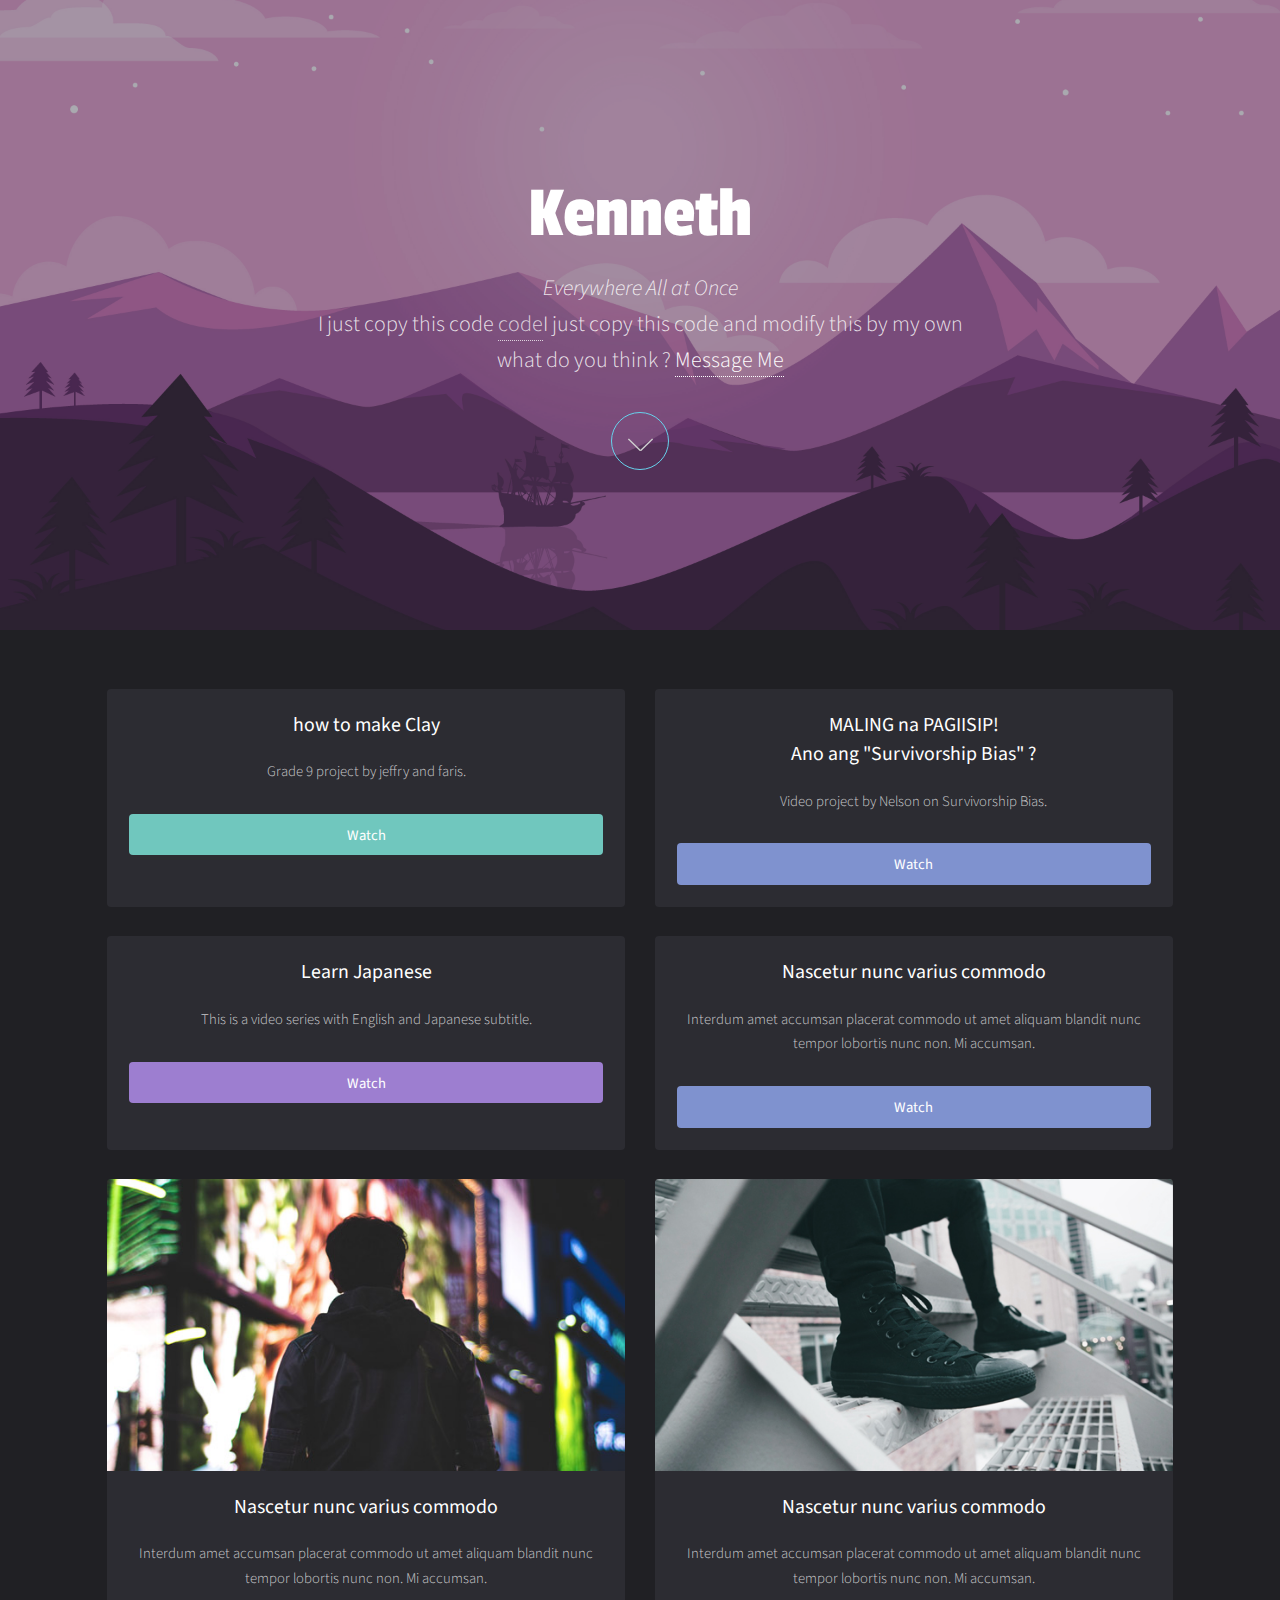
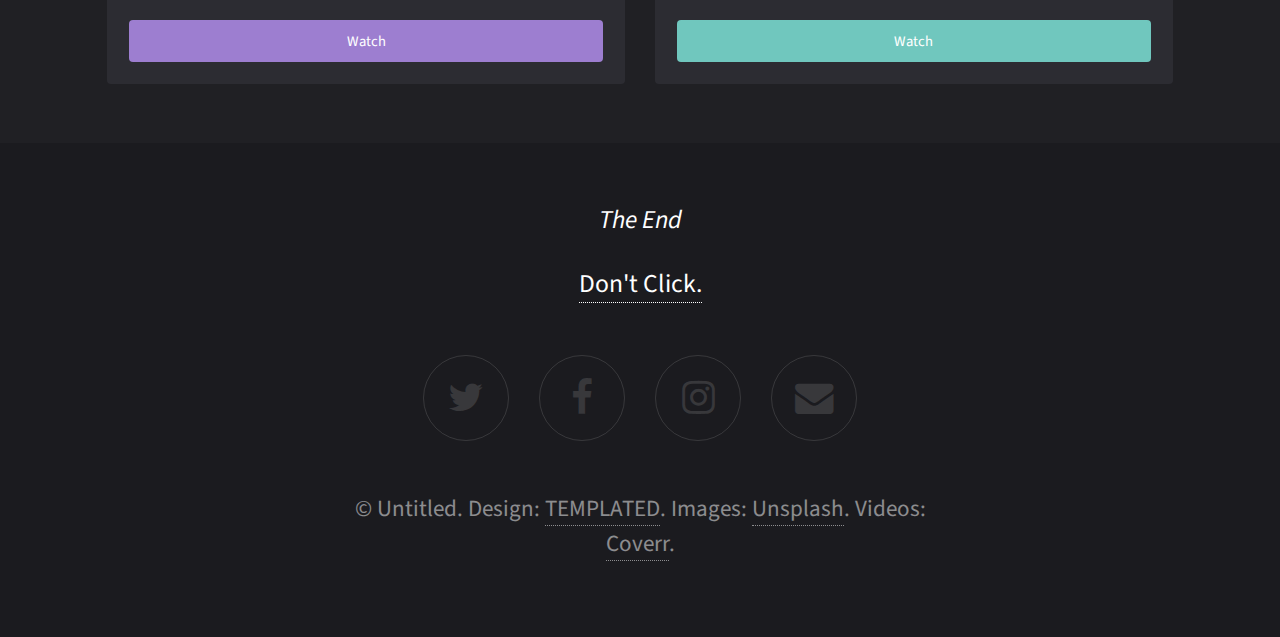
==== commit 70a96e8b: "a" ====
--- a/index.html
+++ b/index.html
@@ -22,7 +22,7 @@
 				<section id="banner" src="images/banner.jpg">
 					<div class="inner">
 						<header>
-							<h1>John Kenneth</h1>
+							<h1>Kenneth</h1>
 							<p><i>Everywhere All at Once</i><br />
 							I just copy this code <a href="https://www.youtube.com/watch?v=dQw4w9WgXcQ">code</a>I just copy this code and modify this by my own<br/>
 							what do you think ? <a href="#footer" style="color:rgb(255, 255, 255);text-decoration:none">Message Me</a><p>
@@ -50,18 +50,18 @@
 							<div class="box">
 								<a href="https://youtu.be/pBtJjP-8UJ4" class="image fit"><img src="http://img.youtube.com/vi/pBtJjP-8UJ4/mqdefault.jpg" alt="" /></a>
 								<div class="inner">
-									<h3>Nascetur nunc varius commodo</h3>
-									<p>Video project by Nelson on .</p>
+									<h3>MALING na PAGIISIP!<br /> Ano ang "Survivorship Bias" ?</h3>
+									<p>Video project by Nelson on Survivorship Bias.</p>
 									<a href="https://youtu.be/pBtJjP-8UJ4" class="button style2 fit" data-poptrox="youtube,800x400">Watch</a>
 								</div>
 							</div>
 
 							<div class="box">
-								<a href="https://youtu.be/Qmtq9CFOasU" class="image fit"><img src="http://img.youtube.com/vi/Qmtq9CFOasU/mqdefault.jpg" alt="" /></a>
+								<a href="https://youtube.com/playlist?list=PLcb9eJ8gPwhFp1_wHUVFVygzFIkoRcfCD" data-poptrox="youtube,800x400" class="image fit"><img src="http://img.youtube.com/vi/v4MrAyRTWqw/mqdefault.jpg" alt="" /></a>
 								<div class="inner">
-									<h3>Nascetur nunc varius commodo</h3>
-									<p>Interdum amet accumsan placerat commodo ut amet aliquam blandit nunc tempor lobortis nunc non. Mi accumsan.</p>
-									<a href="https://youtu.be/Qmtq9CFOasU" class="button style3 fit" data-poptrox="youtube,800x400">Watch</a>
+									<h3>Learn Japanese</h3>
+									<p>This is a video series with English and Japanese subtitle.</p>
+									<a href="https://youtube.com/playlist?list=PLcb9eJ8gPwhFp1_wHUVFVygzFIkoRcfCD" class="button style3 fit" data-poptrox="youtube,800x400">Watch</a>
 								</div>
 							</div>
 
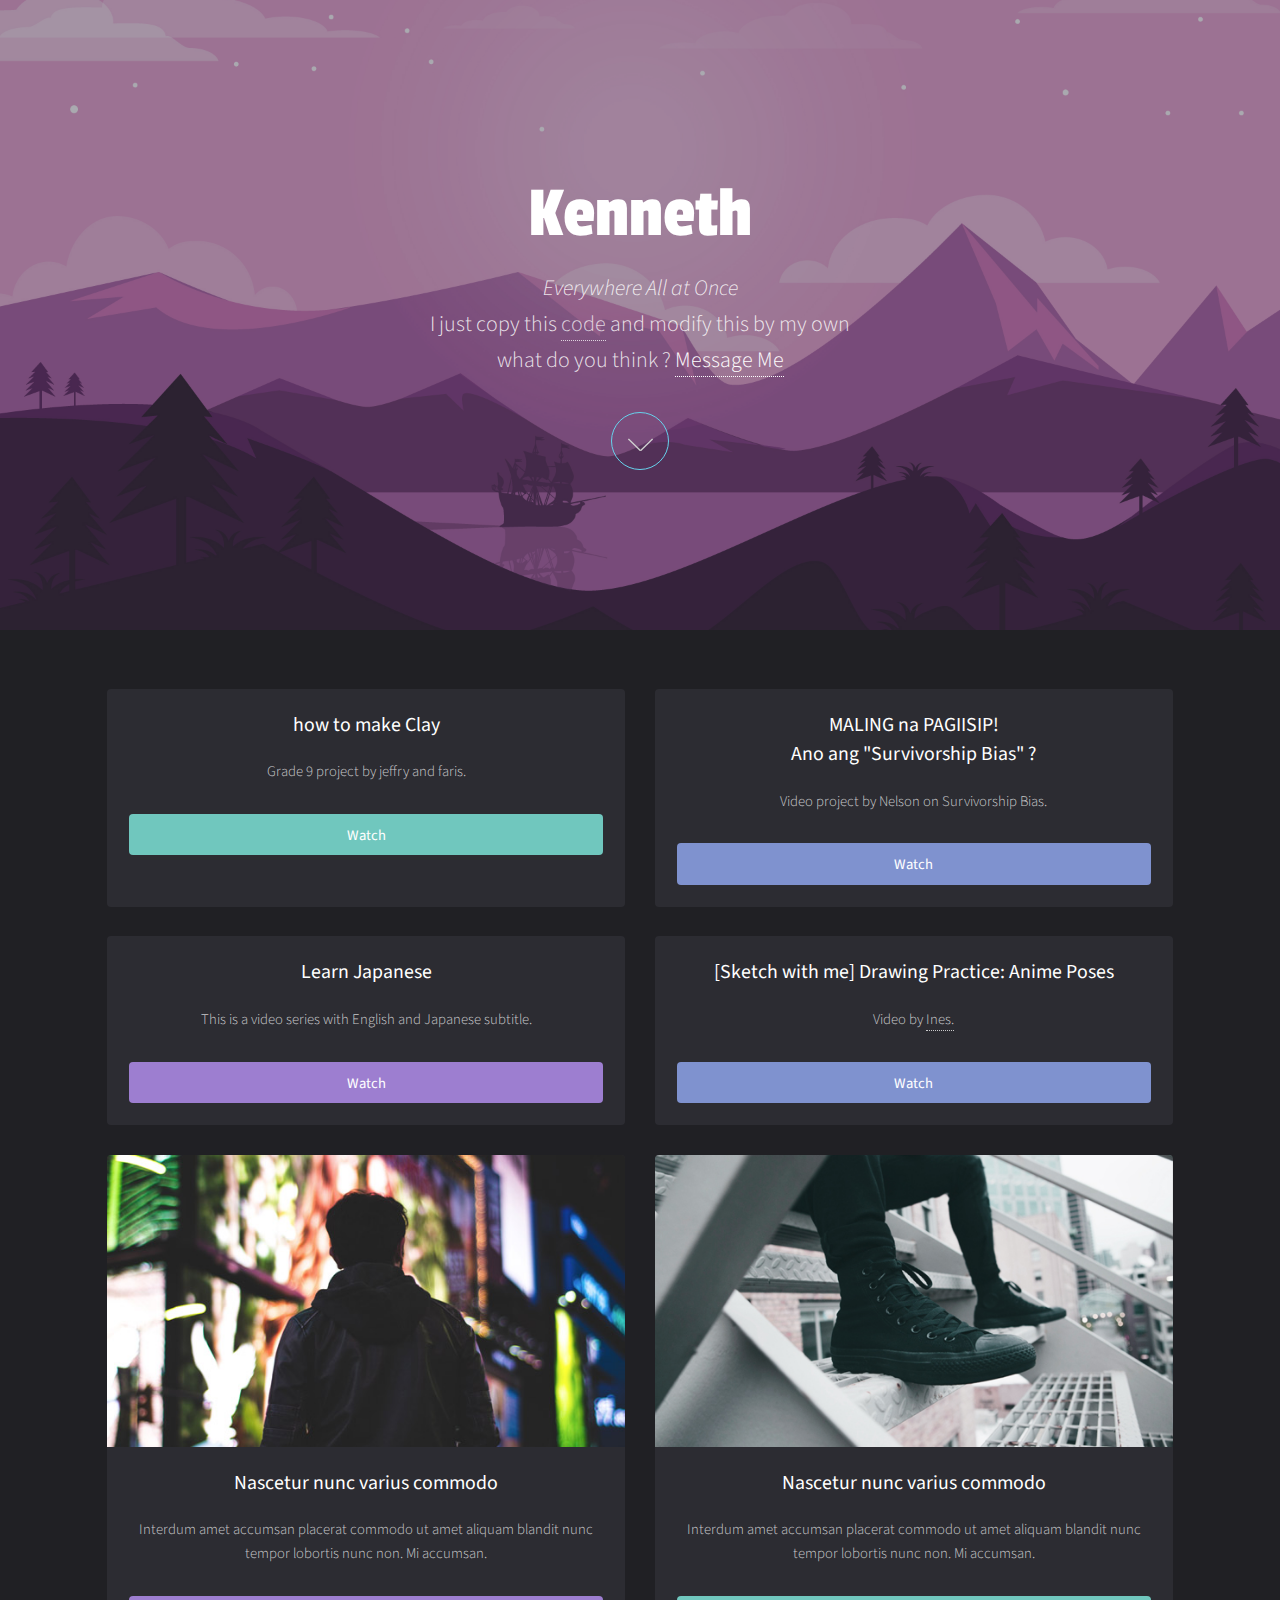
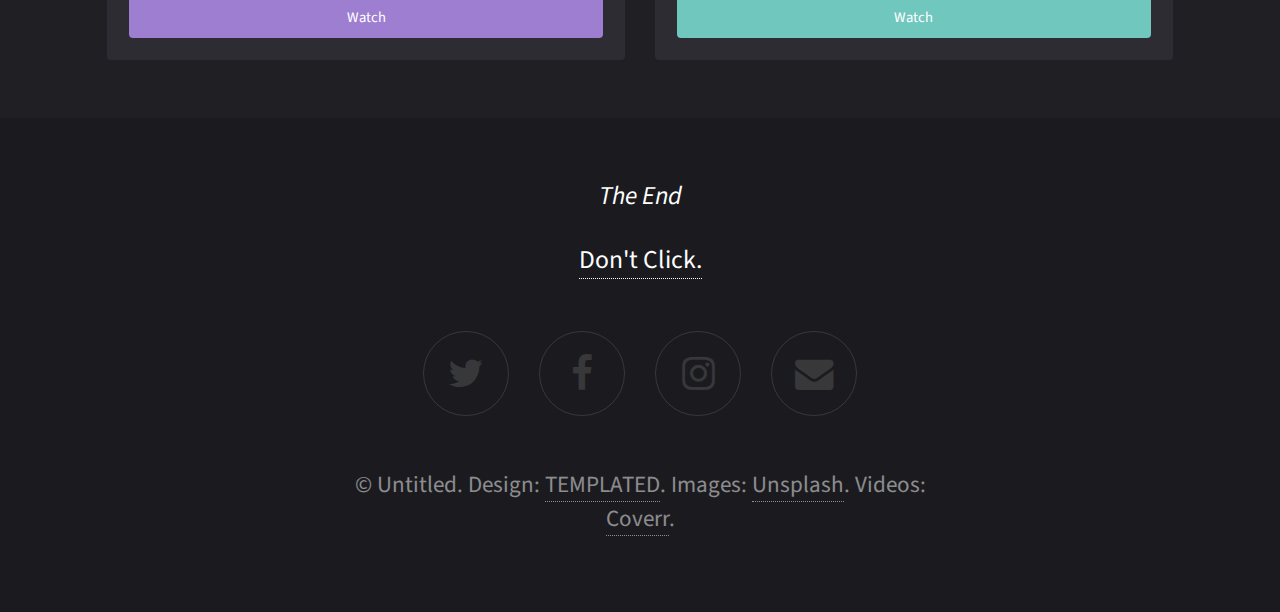
==== commit a8a6a569: "a" ====
--- a/index.html
+++ b/index.html
@@ -24,7 +24,7 @@
 						<header>
 							<h1>Kenneth</h1>
 							<p><i>Everywhere All at Once</i><br />
-							I just copy this code <a href="https://www.youtube.com/watch?v=dQw4w9WgXcQ">code</a>I just copy this code and modify this by my own<br/>
+							I just copy this <a href="https://www.youtube.com/watch?v=dQw4w9WgXcQ">code</a> and modify this by my own<br/>
 							what do you think ? <a href="#footer" style="color:rgb(255, 255, 255);text-decoration:none">Message Me</a><p>
 						</header>
 						<a href="#footer" class="more">Learn More</a>
@@ -68,8 +68,8 @@
 							<div class="box">
 								<a href="https://youtu.be/ARxauCqL1RI" class="image fit"><img src="http://img.youtube.com/vi/ARxauCqL1RI/mqdefault.jpg" alt="" /></a>
 								<div class="inner">
-									<h3>Nascetur nunc varius commodo</h3>
-									<p>Interdum amet accumsan placerat commodo ut amet aliquam blandit nunc tempor lobortis nunc non. Mi accumsan.</p>
+									<h3>[Sketch with me] Drawing Practice: Anime Poses</h3>
+									<p>Video by <a href="https://youtu.be/ARxauCqL1RI" target="_blank">Ines.</a></p>
 									<a href="https://youtu.be/ARxauCqL1RI" class="button style2 fit" data-poptrox="youtube,800x400">Watch</a>
 								</div>
 							</div>
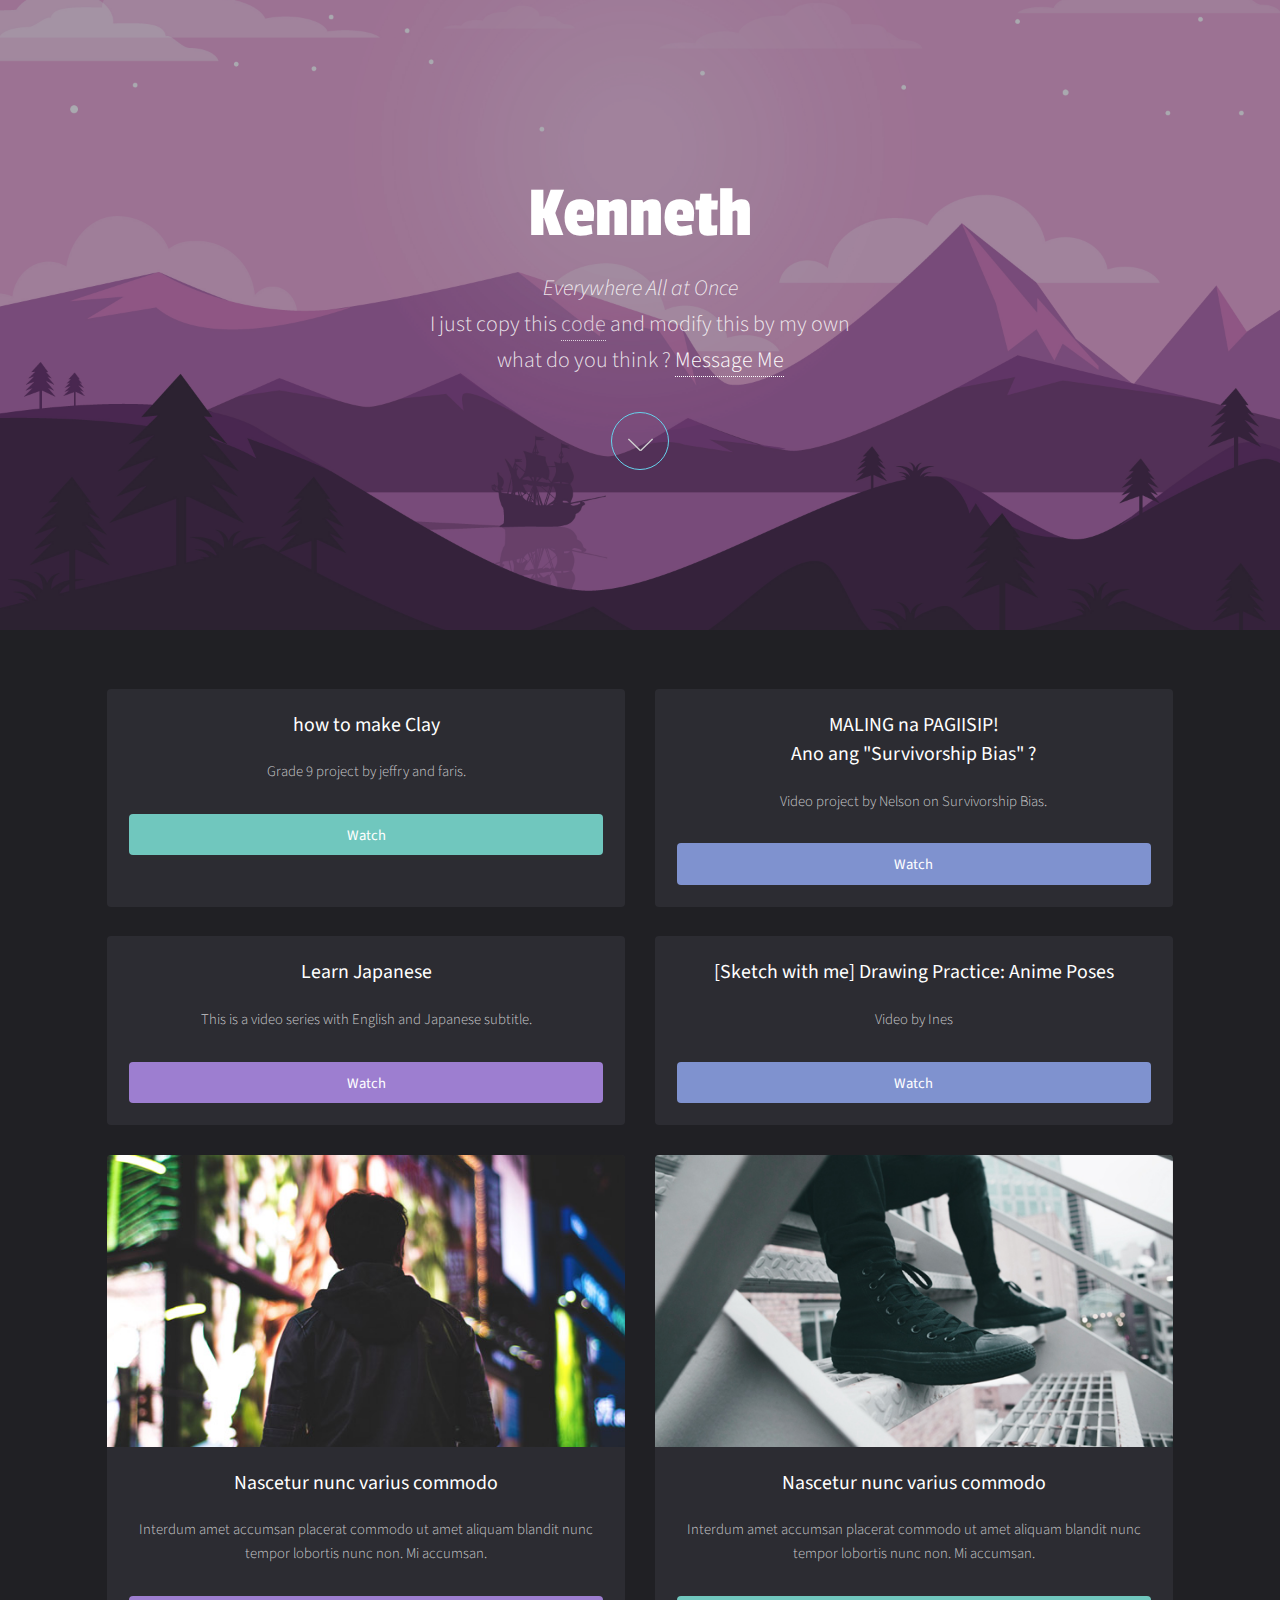
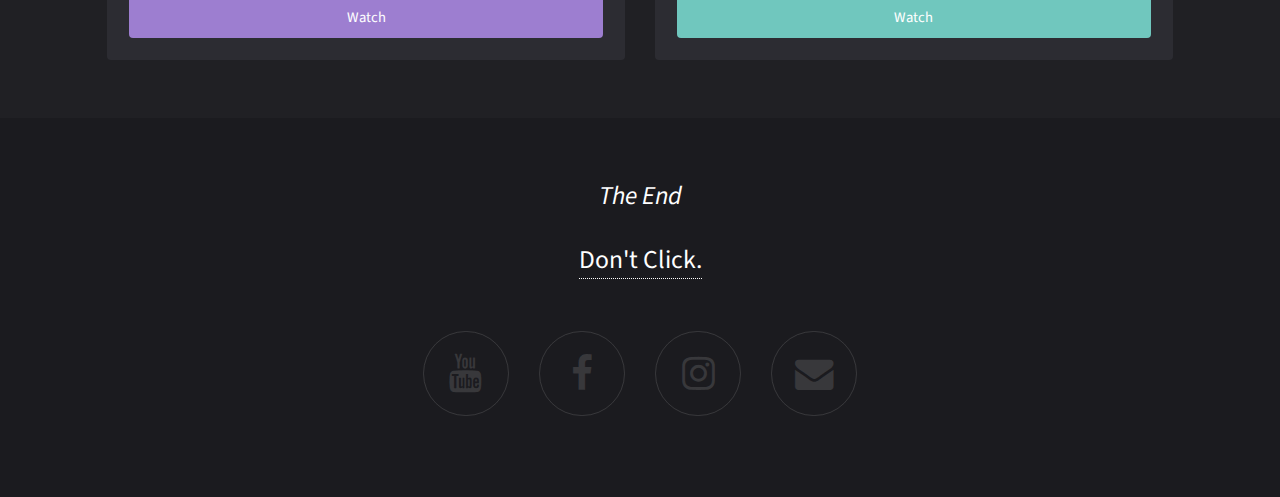
==== commit b021522f: "a" ====
--- a/index.html
+++ b/index.html
@@ -25,9 +25,9 @@
 							<h1>Kenneth</h1>
 							<p><i>Everywhere All at Once</i><br />
 							I just copy this <a href="https://www.youtube.com/watch?v=dQw4w9WgXcQ">code</a> and modify this by my own<br/>
-							what do you think ? <a href="#footer" style="color:rgb(255, 255, 255);text-decoration:none">Message Me</a><p>
+							what do you think ? <a href="#footer" style="color:rgb(255, 255, 255);text-decoration:none" class="linky" >Message Me</a><p>
 						</header>
-						<a href="#footer" class="more">Learn More</a>
+						<a href="#main" class="more">Learn More</a>
 					</div>
 				</section>
 
@@ -35,7 +35,7 @@
 				<div id="main">
 					<div class="inner">
 
-					<!-- Boxes -->
+					<!-- Boxes 1-->
 						<div class="thumbnails">
 
 							<div class="box">
@@ -46,7 +46,7 @@
 									<a href="https://youtu.be/KVoFU9B7iSM" class="button fit" data-poptrox="youtube,800x400">Watch</a>
 								</div>
 							</div>
-
+<!-- Boxes 2-->
 							<div class="box">
 								<a href="https://youtu.be/pBtJjP-8UJ4" class="image fit"><img src="http://img.youtube.com/vi/pBtJjP-8UJ4/mqdefault.jpg" alt="" /></a>
 								<div class="inner">
@@ -55,7 +55,7 @@
 									<a href="https://youtu.be/pBtJjP-8UJ4" class="button style2 fit" data-poptrox="youtube,800x400">Watch</a>
 								</div>
 							</div>
-
+<!-- Boxes 3-->
 							<div class="box">
 								<a href="https://youtube.com/playlist?list=PLcb9eJ8gPwhFp1_wHUVFVygzFIkoRcfCD" data-poptrox="youtube,800x400" class="image fit"><img src="http://img.youtube.com/vi/v4MrAyRTWqw/mqdefault.jpg" alt="" /></a>
 								<div class="inner">
@@ -64,16 +64,18 @@
 									<a href="https://youtube.com/playlist?list=PLcb9eJ8gPwhFp1_wHUVFVygzFIkoRcfCD" class="button style3 fit" data-poptrox="youtube,800x400">Watch</a>
 								</div>
 							</div>
-
+<!-- Boxes 4-->
 							<div class="box">
 								<a href="https://youtu.be/ARxauCqL1RI" class="image fit"><img src="http://img.youtube.com/vi/ARxauCqL1RI/mqdefault.jpg" alt="" /></a>
 								<div class="inner">
 									<h3>[Sketch with me] Drawing Practice: Anime Poses</h3>
-									<p>Video by <a href="https://youtu.be/ARxauCqL1RI" target="_blank">Ines.</a></p>
+									<ul class="icons">
+										<p>Video by Ines </p>
+									</ul>
 									<a href="https://youtu.be/ARxauCqL1RI" class="button style2 fit" data-poptrox="youtube,800x400">Watch</a>
 								</div>
 							</div>
-
+<!-- Boxes 5-->		
 							<div class="box">
 								<a href="https://youtu.be/s6zR2T9vn2c" class="image fit"><img src="images/pic05.jpg" alt="" /></a>
 								<div class="inner">
@@ -82,7 +84,7 @@
 									<a href="https://youtu.be/s6zR2T9vn2c" class="button style3 fit" data-poptrox="youtube,800x400">Watch</a>
 								</div>
 							</div>
-
+<!-- Boxes 6-->
 							<div class="box">
 								<a href="https://youtu.be/s6zR2T9vn2c" class="image fit"><img src="images/pic06.jpg" alt="" /></a>
 								<div class="inner">
@@ -104,13 +106,13 @@
 						<p><a href="https://www.youtube.com/watch?v=dQw4w9WgXcQ">Don't Click.</a> </p>
 
 						<ul class="icons">
-							<li><a href="#" class="icon fa-twitter"><span class="label">Twitter</span></a></li>
+							<li><a href="https://youtube.com/channel/UCW_dI0gAmGglCfjjeZGe5Jw" class="icon fa-youtube" target="_blank"><span class="label">Youtube</span></a></li>
 							<li><a href="#" class="icon fa-facebook"><span class="label">Facebook</span></a></li>
 							<li><a href="#" class="icon fa-instagram"><span class="label">Instagram</span></a></li>
 							<li><a href="#" class="icon fa-envelope"><span class="label">Email</span></a></li>
 						</ul>
-						<p class="copyright">&copy; Untitled. Design: <a href="https://templated.co">TEMPLATED</a>. Images: <a href="https://unsplash.com/">Unsplash</a>. Videos: <a href="http://coverr.co/">Coverr</a>.</p>
-					</div>
+					<!-- 	<p class="copyright">&copy; Untitled. Design: <a href="#footer">TEMPLATED</a>. Images: <a href="#footer">Unsplash</a>. Videos: <a href="#footer">Coverr</a>.</p>
+					</div>-->
 				</footer>
 
 		<!-- Scripts -->
--- a/assets/css/main.css
+++ b/assets/css/main.css
@@ -1150,6 +1150,7 @@
 
 		}
 
+
 /* Banner */
 
 	#banner {
@@ -1263,7 +1264,6 @@
 				border: 1px solid rgb(204, 249, 255);
 				color: rgb(98, 145, 184);
 			}
-
 		#banner video {
 			-moz-transform: translateX(50%) translateY(50%);
 			-webkit-transform: translateX(50%) translateY(50%);
